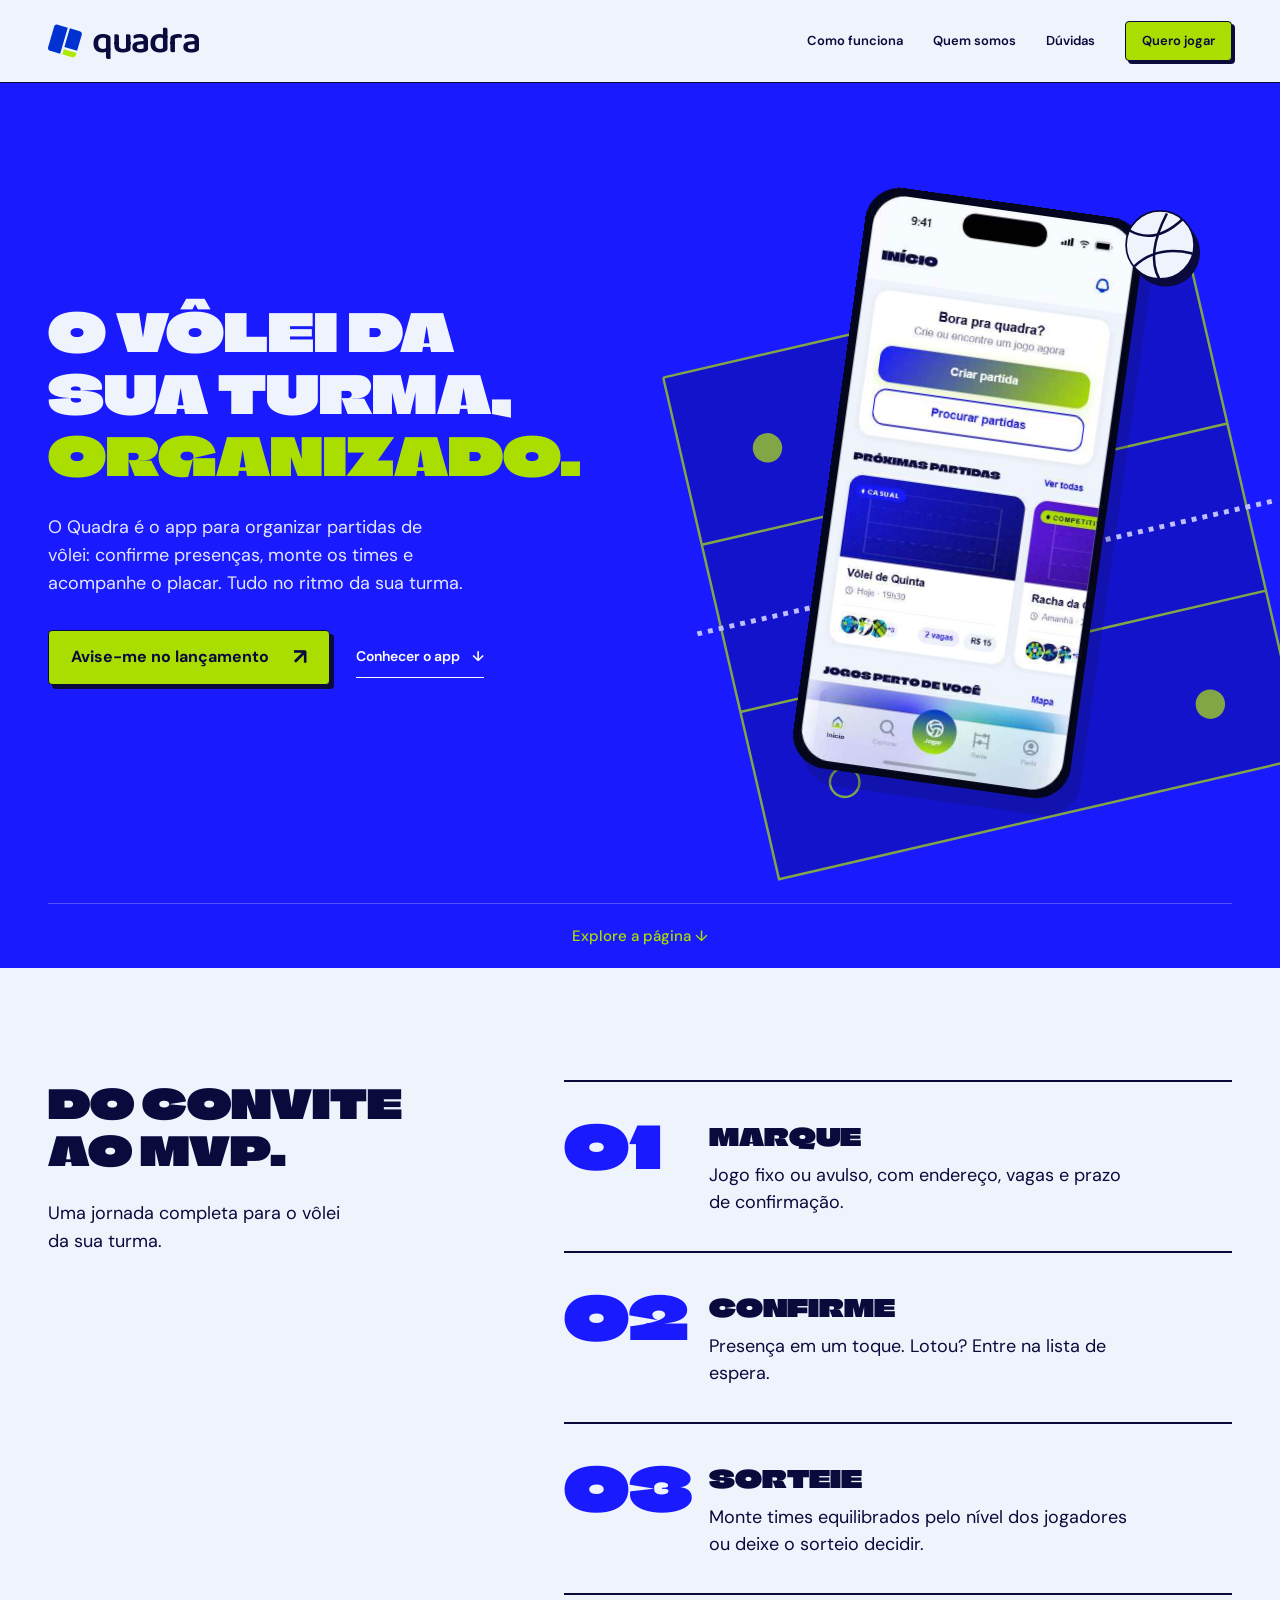
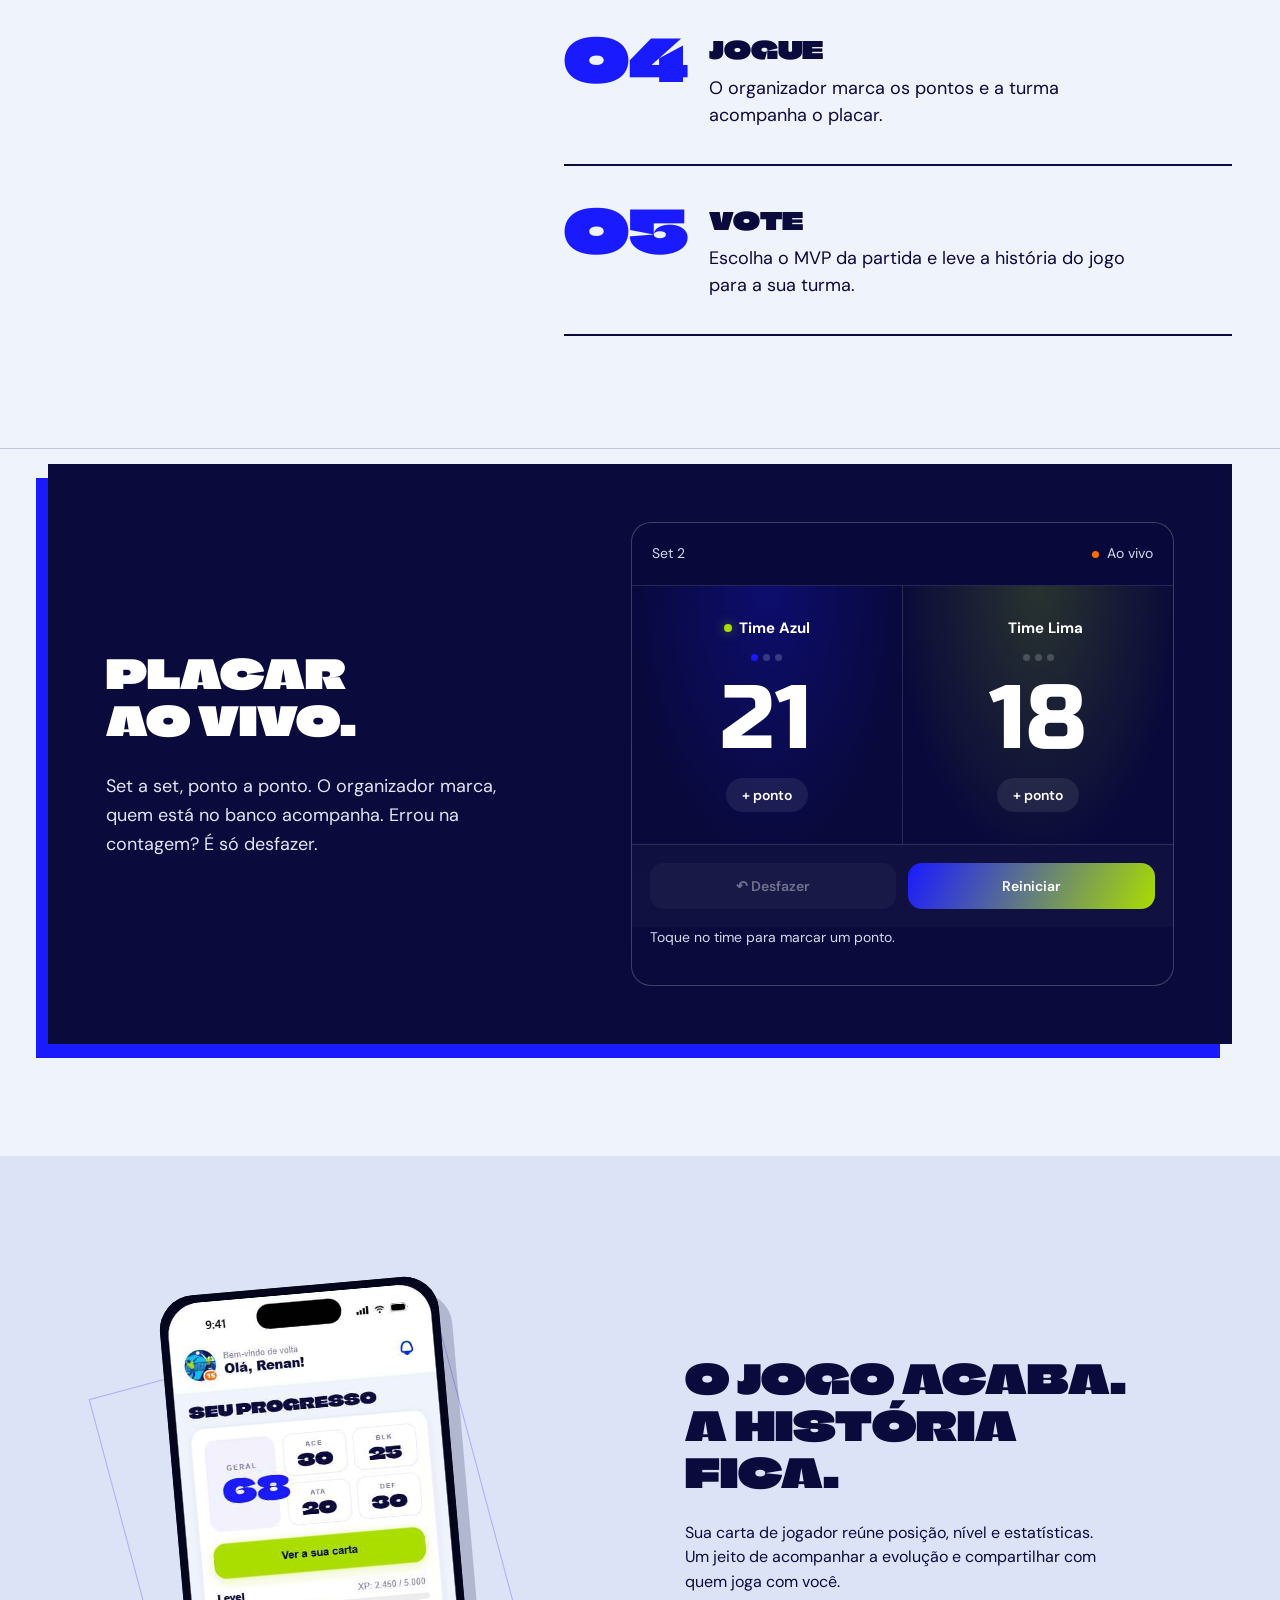
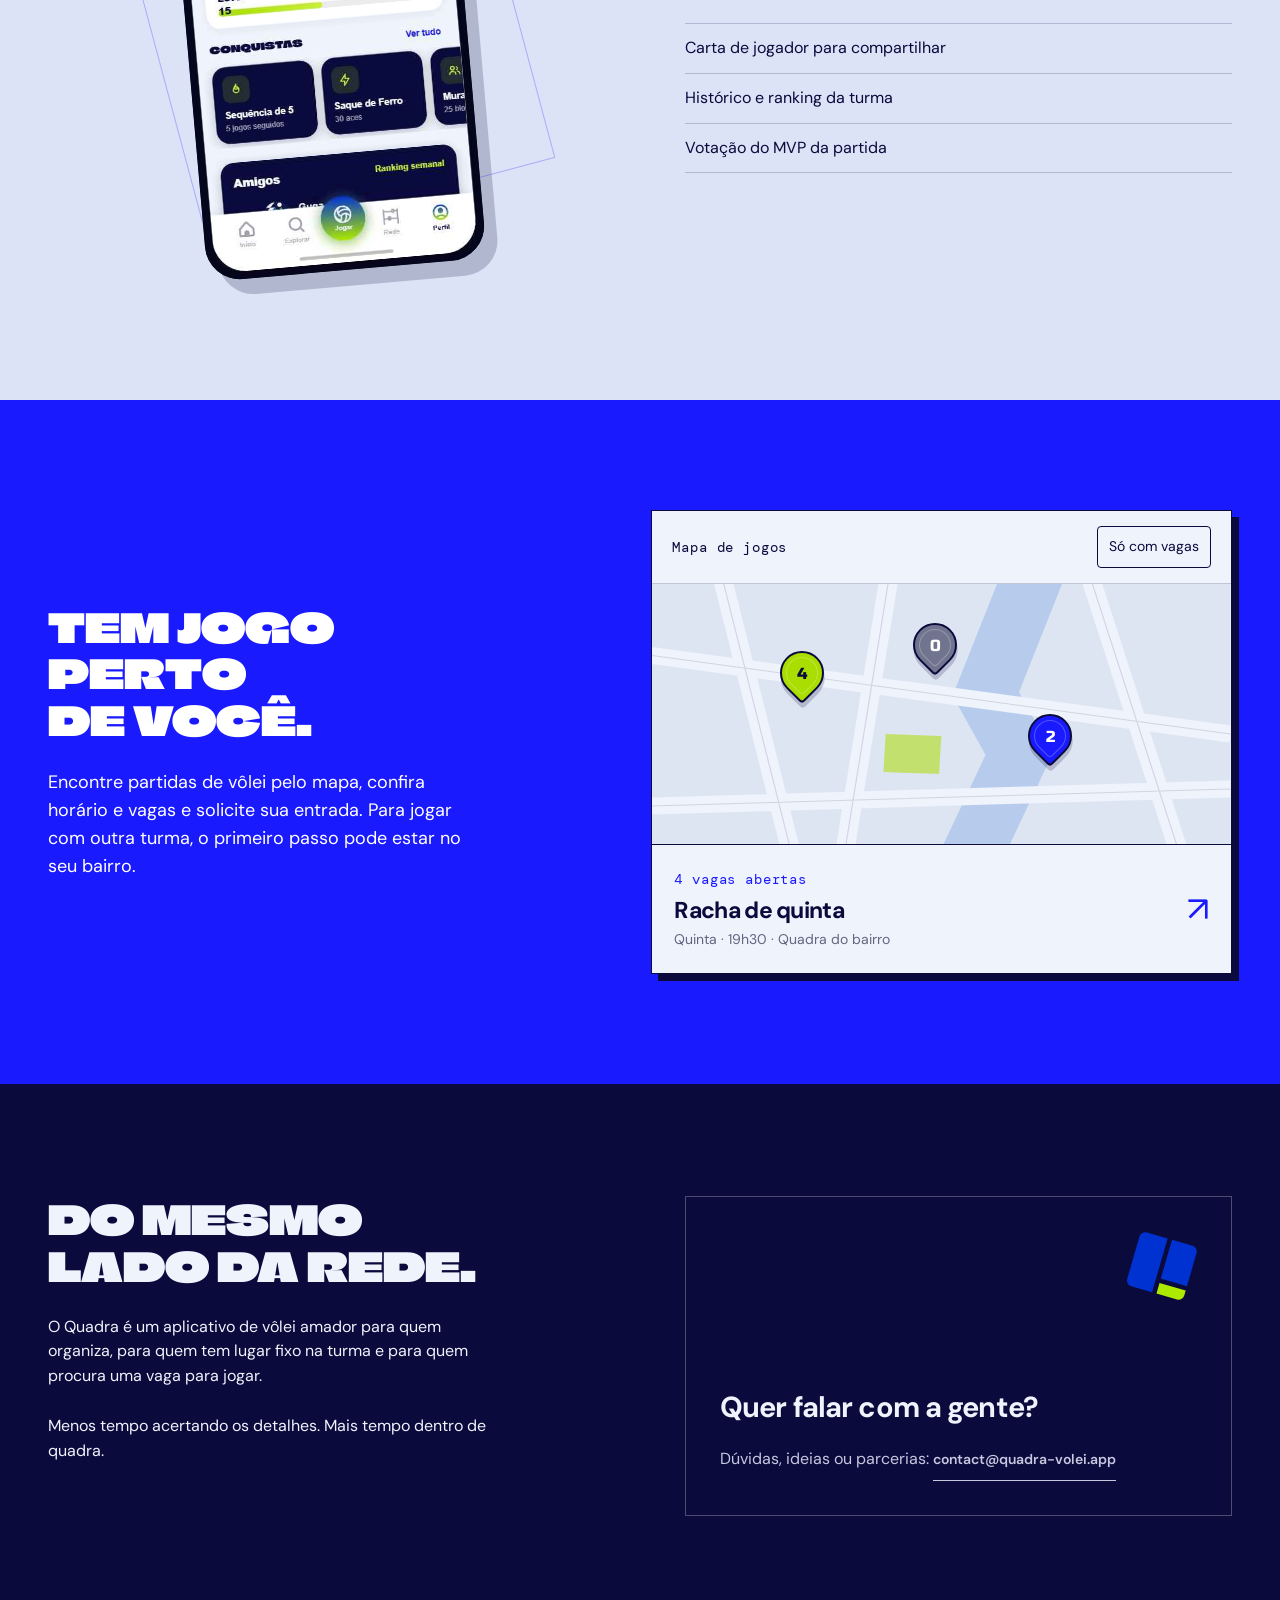
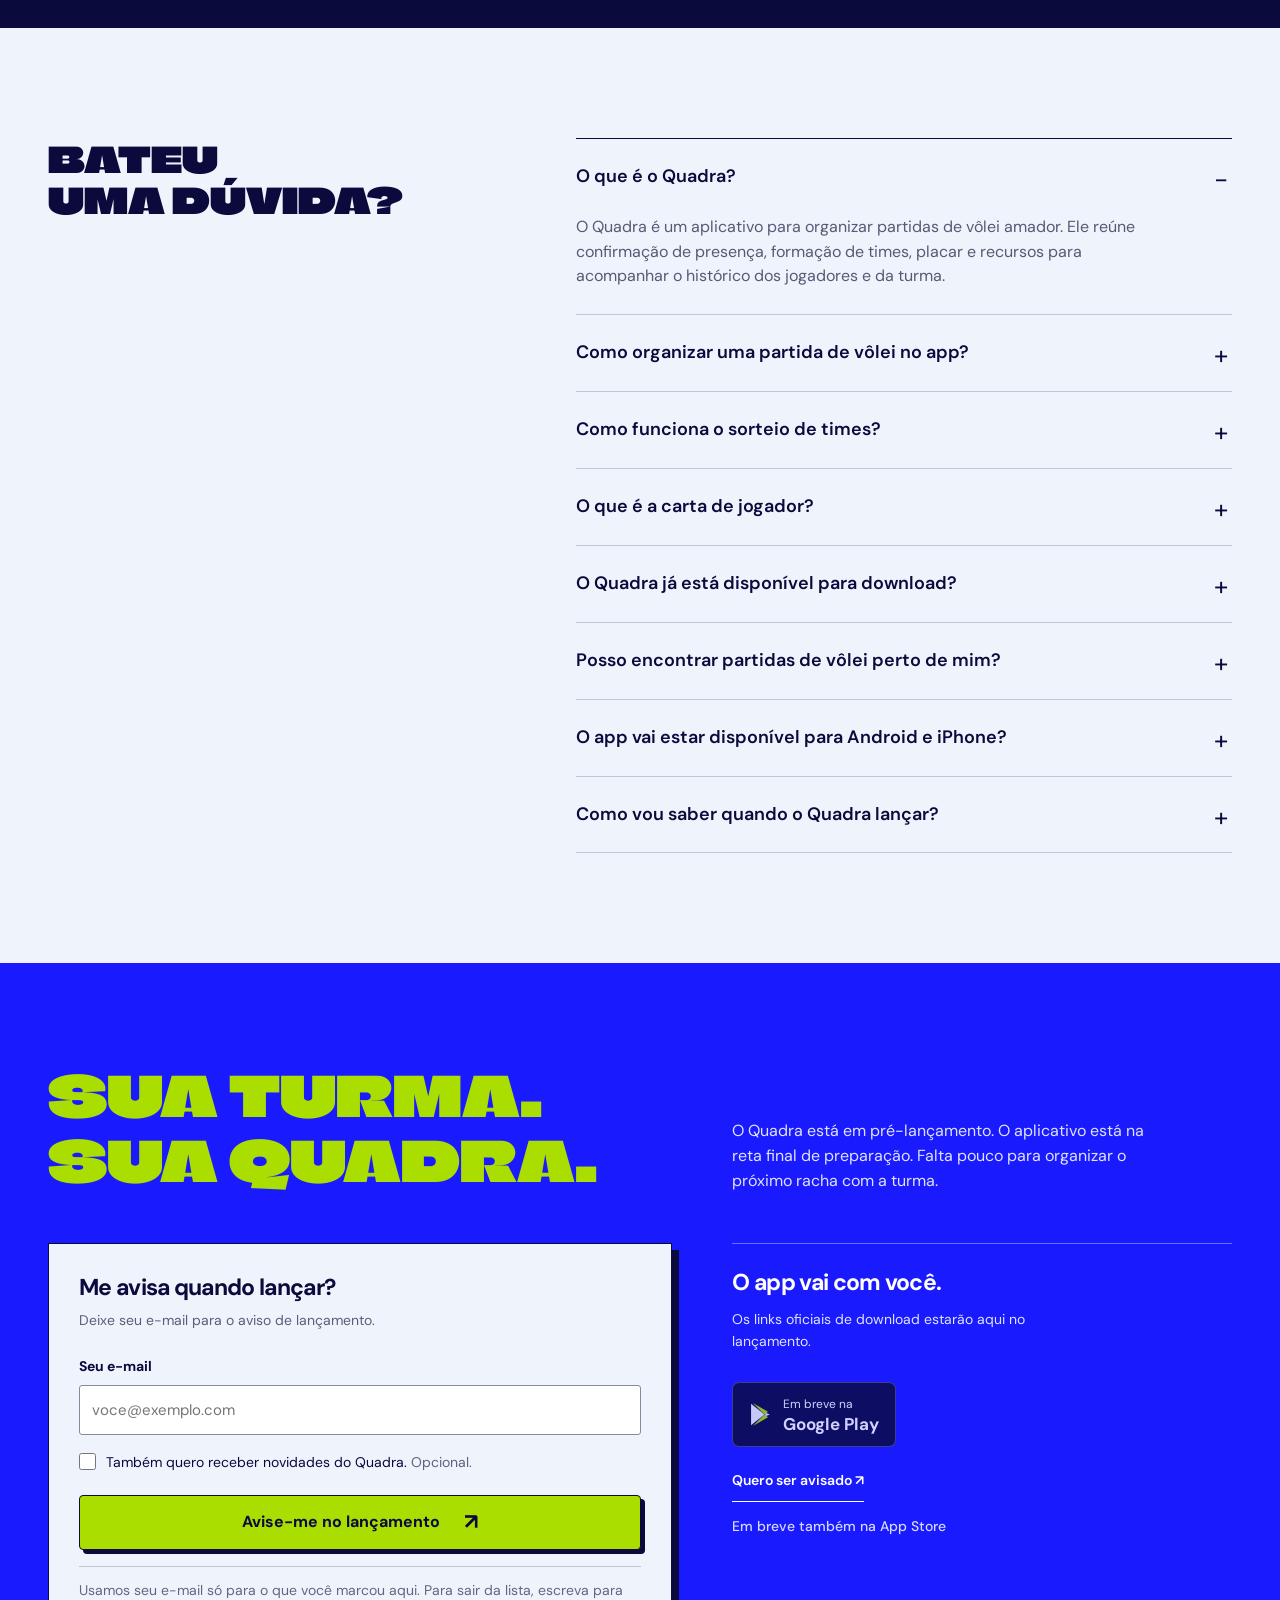
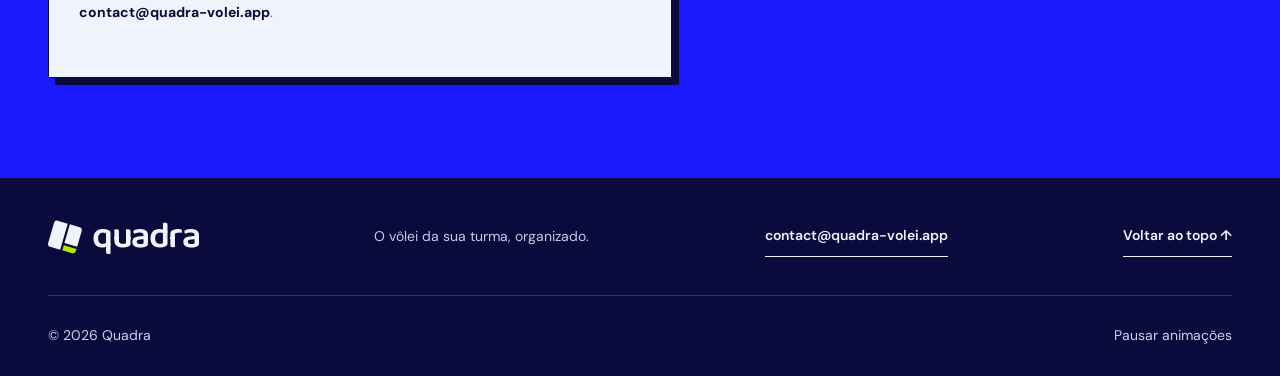
==== public/index.html @ 5e6ef454 "feat(landing): endpoint da lista de interesse como Worker O projeto na Cloudflare é um Worker com ar" ====
<!doctype html>
<html lang="pt-BR">
<head>
<meta charset="utf-8"><meta name="viewport" content="width=device-width,initial-scale=1">
<title>Quadra — App para organizar partidas de vôlei</title>
<meta name="description" content="Conheça o Quadra, app de vôlei amador para organizar partidas, confirmar presença, sortear times e acompanhar o placar. Em breve.">
<link rel="icon" href="[data-uri]">
<meta name="theme-color" content="#1A1AFF">
<meta property="og:type" content="website"><meta property="og:url" content="https://quadra-volei.app/"><meta property="og:locale" content="pt_BR"><meta property="og:site_name" content="Quadra"><meta property="og:title" content="Quadra — O vôlei da sua turma, organizado"><meta property="og:description" content="Da confirmação de presença ao último ponto. Conheça o app para organizar suas partidas de vôlei. Em breve.">
<!-- Direção editorial / SEO e descoberta por IA:
     Intenção principal: app para organizar partidas de vôlei.
     Intenções secundárias: confirmar presença, sortear times de vôlei, placar,
     encontrar partidas de vôlei perto de mim, carta de jogador.
     Conteúdo factual baseado nos materiais Quadra; sem volumes de busca inventados,
     depoimentos fictícios, avaliações, preços propostos ou promessas de posição.
     FAQ em HTML nativo; dados estruturados correspondem ao conteúdo visível.
     Referência editorial: https://developers.google.com/search/docs/fundamentals/ai-optimization-guide
     Não existe garantia de posição ou citação por sistemas de IA.
     Não há analytics, cookies, formulário ou requisições externas neste HTML. -->
<link rel="canonical" href="https://quadra-volei.app/">
<style>@font-face {
  font-family: 'Baloo 2';
  font-style: normal;
  font-weight: 600;
  font-display: swap;
  src: url([data-uri]) format('woff');
}
@font-face {
  font-family: 'Climate Crisis';
  font-style: normal;
  font-weight: 400;
  font-display: swap;
  src: url([data-uri]) format('woff');
}
@font-face {
  font-family: 'DM Sans';
  font-style: normal;
  font-weight: 400;
  font-display: swap;
  src: url([data-uri]) format('woff');
}
@font-face {
  font-family: 'DM Sans';
  font-style: normal;
  font-weight: 500;
  font-display: swap;
  src: url([data-uri]) format('woff');
}
@font-face {
  font-family: 'DM Sans';
  font-style: normal;
  font-weight: 600;
  font-display: swap;
  src: url([data-uri]) format('woff');
}
@font-face {
  font-family: 'DM Sans';
  font-style: normal;
  font-weight: 700;
  font-display: swap;
  src: url([data-uri]) format('woff');
}
@font-face {
  font-family: 'DM Sans';
  font-style: normal;
  font-weight: 800;
  font-display: swap;
  src: url([data-uri]) format('woff');
}
@font-face {
  font-family: 'Russo One';
  font-style: normal;
  font-weight: 400;
  font-display: swap;
  src: url([data-uri]) format('woff');
}
@font-face {
  font-family: 'DM Mono';
  font-style: normal;
  font-weight: 400;
  font-display: swap;
  src: url([data-uri]) format('woff');
}
@font-face {
  font-family: 'DM Mono';
  font-style: normal;
  font-weight: 500;
  font-display: swap;
  src: url([data-uri]) format('woff');
}
</style><style>:root{--blue:#1A1AFF;--lime:#AADD00;--navy:#0A0A3C;--paper:#EFF3FC;--orange:#FF6B00;--line:rgba(10,10,60,.2);--display:'Climate Crisis',sans-serif;--text:'DM Sans',sans-serif;--num:'Russo One',sans-serif;--mono:'DM Mono',monospace}
*{box-sizing:border-box}html{scroll-behavior:smooth;scroll-padding-top:100px}body{margin:0;background:var(--paper);color:var(--navy);font:400 16px/1.55 var(--text)}button,input,a{-webkit-tap-highlight-color:transparent}button,input{font:inherit}button,a{touch-action:manipulation}button{cursor:pointer}a{color:inherit;text-decoration:none}button:disabled{cursor:not-allowed}button:focus-visible,a:focus-visible,summary:focus-visible{outline:3px solid var(--orange);outline-offset:5px}input:focus-visible{outline:3px solid var(--blue);outline-offset:3px}::selection{background:var(--lime);color:var(--navy)}h1,h2,h3,p{margin:0}h1,h2{font-family:var(--display);font-weight:400;text-transform:uppercase;letter-spacing:0;line-height:1.07}h2{font-size:clamp(30px,4.3vw,60px)}h3{font-size:23px;letter-spacing:-.03em;line-height:1.2}p{max-width:53ch}svg{display:block}button svg{pointer-events:none}.wrap{width:min(1280px,calc(100% - 96px));margin:auto}.section{padding:112px 0}.label{font:400 11px/1.5 var(--mono);letter-spacing:.06em}.kicker{display:flex;align-items:center;gap:10px;margin-bottom:26px;font-size:13px;font-weight:600}.kicker:before{content:'';width:8px;height:8px;background:currentColor}.muted{color:#60617B}.btn{min-height:52px;border:1.5px solid var(--navy);display:inline-flex;align-items:center;justify-content:center;gap:24px;padding:14px 22px;background:var(--lime);color:var(--navy);font-weight:700;border-radius:4px;box-shadow:4px 4px 0 var(--navy);transition:transform .2s,box-shadow .2s}.btn:hover{transform:translate(2px,2px);box-shadow:2px 2px 0 var(--navy)}.btn:active{transform:translate(4px,4px);box-shadow:none}.btn.light{background:var(--paper)}.btn.arrow:after{content:'↗';font-size:22px;line-height:1}.text-link{display:inline-flex;align-items:center;gap:12px;border-bottom:1px solid currentColor;padding:9px 0;font-size:14px;font-weight:600}.skip{position:fixed;top:-70px;left:20px;background:var(--lime);padding:15px;z-index:99}.skip:focus{top:10px}.top{position:sticky;top:0;z-index:30;background:var(--paper);border-bottom:1px solid var(--navy)}.top .wrap{height:82px;display:flex;align-items:center;justify-content:space-between;gap:24px}.brand{display:inline-flex;align-items:center;gap:10px}.brand svg{width:34px;height:34px}.wordmark{font:600 37px/1 'Baloo 2',sans-serif;letter-spacing:-1.5px}.nav{display:flex;align-items:center;gap:30px}.nav a{font-size:13px;font-weight:600}.nav a:not(.btn){position:relative}.nav a:not(.btn):after{content:'';position:absolute;bottom:-5px;height:2px;left:0;width:0;background:var(--blue);transition:width .2s}.nav a:hover:after{width:100%}.nav .btn{min-height:40px;padding:9px 16px;box-shadow:3px 3px 0 var(--navy)}.menu-toggle{display:none;background:none;border:1px solid var(--navy);padding:9px 14px;min-height:44px}.progress{height:3px;background:var(--blue);position:absolute;bottom:-2px;left:0;width:100%;transform-origin:left;transform:scaleX(0)}
.hero{background:var(--blue);color:var(--paper);position:relative;overflow:hidden}.hero-grid{display:grid;grid-template-columns:1.1fr 1fr;align-items:center;min-height:720px;gap:24px;padding-block:76px 86px}.hero .kicker{color:var(--lime);margin-bottom:30px}.hero h1{font-size:clamp(40px,4.6vw,64px);position:relative;z-index:2}.hero h1 span{display:block}.hero h1 .accent{color:var(--lime)}.hero-copy>p{font-size:17px;max-width:35ch;margin-top:28px;color:#E3E7FF}.hero-actions{display:flex;gap:26px;align-items:center;margin-top:32px;flex-wrap:wrap}.hero-actions .text-link{color:white}.hero-note{display:block;margin-top:20px;color:#D5D9FF}.hero-art{position:relative;min-width:0;height:500px;isolation:isolate}.court-art{position:absolute;width:116%;height:110%;left:-3%;top:6%;transform:rotate(-13deg);opacity:.72}.court-art .court-line{stroke:var(--lime);stroke-width:2;fill:none}.hero-art .court-art .court-line{stroke-dasharray:1800;stroke-dashoffset:1800;animation:draw 1.8s .2s forwards}.phone{position:absolute;left:50%;top:45%;width:246px;height:422px;background:var(--paper);color:var(--navy);border:7px solid var(--navy);border-radius:32px;transform:translate(-50%,-50%) rotate(7deg);box-shadow:15px 18px 0 #08086266;overflow:hidden;z-index:2;transition:transform .5s}.hero-art:hover .phone{transform:translate(-50%,-50%) rotate(3deg)}.phone-top{height:28px;padding:4px 13px;display:flex;justify-content:space-between;font-size:9px;font-weight:700}.phone-notch{position:absolute;width:65px;height:14px;border-radius:0 0 10px 10px;left:50%;top:0;transform:translateX(-50%);background:var(--navy)}.phone-body{padding:12px}.phone-brand{font:600 26px/1 'Baloo 2';margin-bottom:17px}.phone-greet{font-size:10px;color:#66677D}.phone-heading{font-family:var(--display);font-size:17px;line-height:1.2;margin:5px 0 14px;text-transform:uppercase}.phone-actions{display:flex;gap:8px}.phone-actions div{padding:13px 10px;flex:1;background:var(--blue);color:white;border-radius:10px;font-size:11px;line-height:1.4;font-weight:700}.phone-actions div:last-child{background:var(--lime);color:var(--navy)}.phone-sub{font-size:12px;font-weight:700;margin:18px 0 8px}.phone-match{background:white;padding:12px;border-radius:12px;border:1px solid #D6DCEC}.phone-match strong{font-size:12px;display:block}.phone-match small{font-size:9px;display:block;color:#60617B;margin:4px 0 10px}.phone-tags{display:flex;gap:5px}.phone-tags span{font-size:8px;background:#E9EEF9;border-radius:20px;padding:3px 7px}.phone-presence{margin-top:9px;background:var(--blue);color:white;font-size:10px;text-align:center;padding:7px;border-radius:7px}.phone-bottom{display:flex;justify-content:space-around;border-top:1px solid #DAE0EC;margin-top:18px;padding:12px 0;font-size:9px}.phone-bottom b{color:var(--blue)}.float-ticket{position:absolute;z-index:3;background:var(--lime);color:var(--navy);border:1.5px solid var(--navy);box-shadow:5px 5px 0 var(--navy);padding:13px 17px;left:0;bottom:62px;transform:rotate(-7deg);animation:float 5s ease-in-out infinite}.float-ticket .label{font-size:9px}.float-ticket strong{font:400 30px/1.2 var(--num)}.ticket-tail{margin-top:4px;border-top:1px dashed var(--navy);padding-top:5px;font-size:10px}.ball-icon{position:absolute;right:5%;top:12px;width:85px;z-index:4;animation:ballFloat 6s ease-in-out infinite}.art-caption{position:absolute;bottom:0;right:12%;font-size:9px;color:#D5D9FF}.hero-footer{border-top:1px solid #ffffff40;padding:17px 0;display:flex;justify-content:space-between;gap:20px;color:#DFE4FF;font:400 10px var(--mono)}.hero-footer a{color:var(--lime)}.ticker{background:var(--lime);border-bottom:1px solid var(--navy);overflow:hidden;padding:17px 0}.ticker-inner{display:flex;width:max-content;animation:marquee 32s linear infinite}.ticker span{font:400 17px/1.2 var(--display);text-transform:uppercase;word-spacing:17px;padding-right:32px;white-space:nowrap}.ticker:hover .ticker-inner{animation-play-state:paused}.section-head{display:grid;grid-template-columns:1.4fr 1fr;gap:72px;align-items:end;margin-bottom:52px}.section-head p{max-width:38ch;font-size:17px}.section-head .kicker{margin-bottom:20px}.blue{color:var(--blue)}
.journey{border-bottom:1px solid var(--line)}.playground{display:grid;grid-template-columns:1fr 1.05fr;gap:72px;align-items:center}.steps{display:flex;flex-direction:column}.step{background:transparent;border:0;border-top:1px solid var(--line);padding:21px 0;display:grid;grid-template-columns:44px 1fr 24px;gap:10px;align-items:start;text-align:left;color:var(--navy)}.step:last-child{border-bottom:1px solid var(--line)}.step .step-no{font:400 13px var(--mono);padding-top:5px;color:#64647B}.step .step-title{font-size:23px}.step .step-desc{font-size:14px;max-width:35ch;margin-top:8px;line-height:1.6;display:none}.step .plus{font-size:24px;line-height:1}.step[aria-selected=true]{color:var(--blue)}.step[aria-selected=true] .step-desc{display:block;color:var(--navy)}.step[aria-selected=true] .plus{transform:rotate(45deg)}.demo-frame{background:#E0E6F3;border:1px solid var(--navy);padding:26px;position:relative;min-width:0;box-shadow:8px 8px 0 var(--navy)}.demo-top{display:flex;align-items:center;justify-content:space-between;gap:15px;margin-bottom:20px;font-size:10px}.demo-top .dots{display:flex;gap:4px}.dots i{width:5px;height:5px;border-radius:50%;background:var(--navy)}.demo-panel{background:var(--paper);min-height:305px;border:1px solid #CCD4E4;padding:26px;animation:panelIn .35s}.demo-panel[hidden]{display:none}.demo-panel h3{font-size:24px;margin:10px 0}.demo-meta{font-size:13px;color:#60617B;margin-bottom:25px}.demo-row{display:flex;justify-content:space-between;border-top:1px solid var(--line);padding:12px 0;font-size:13px;gap:12px}.demo-row strong{font-weight:700}.demo-panel .btn{min-height:44px;width:100%;padding:10px;font-size:13px;box-shadow:3px 3px 0 var(--navy);margin-top:18px}.demo-fine{font-size:10px;line-height:1.5;margin-top:18px;color:#595B73}.confirm-avatars{display:flex;margin:20px 0}.avatar{background:var(--blue);color:white;border:2px solid var(--paper);width:38px;height:38px;border-radius:50%;display:inline-flex;align-items:center;justify-content:center;font-size:10px;font-weight:700;margin-left:-6px}.avatar:first-child{margin-left:0}.avatar:nth-child(2n){background:var(--lime);color:var(--navy)}.teams{display:grid;grid-template-columns:1fr 1fr;gap:14px;margin-top:20px}.team{background:#E0E6F4;padding:12px;border-top:3px solid var(--blue)}.team:last-child{border-color:var(--lime)}.team strong{font-size:12px}.team ul{padding:0;margin:10px 0 0;list-style:none;font-size:12px;line-height:2}.vote-options{display:flex;gap:8px;margin-top:20px}.vote-options button{flex:1;border:1px solid var(--line);background:white;padding:12px 4px;font-size:12px;color:var(--navy);border-radius:4px}.vote-options button[aria-pressed=true]{background:var(--lime);border-color:var(--navy)}.demo-panel .feedback{font-size:12px;margin-top:18px;color:var(--blue);min-height:20px}.match-date{background:var(--lime);width:57px;padding:5px;text-align:center;float:right;font-size:9px;margin-top:5px}.match-date b{display:block;font:400 28px var(--num)}
.score-section{background:var(--navy);color:var(--paper);position:relative;overflow:hidden}.score-section:before{content:'';position:absolute;inset:28px;border:1px solid #ffffff12;pointer-events:none}.score-layout{display:grid;grid-template-columns:1fr 1.12fr;gap:85px;align-items:center;position:relative}.score-copy .kicker{color:var(--lime)}.score-copy h2 span{color:var(--lime)}.score-copy p{margin-top:24px;color:#C5C8DF;max-width:32ch}.score-copy .label{display:block;margin-top:36px;color:#C5C8DF}.scoreboard{border:1px solid #E4E8FF6B;background:#111145;box-shadow:10px 10px 0 var(--blue);min-width:0}.scoreboard-head{padding:18px 24px;border-bottom:1px solid #ffffff30;display:flex;justify-content:space-between;align-items:center;font-size:11px}.live-badge{display:flex;align-items:center;gap:7px;color:var(--lime)}.live-badge:before{content:'';width:6px;height:6px;background:var(--lime);border-radius:50%}.score-grid{display:grid;grid-template-columns:1fr 1fr}.score-team{text-align:center;padding:28px 18px}.score-team+div{border-left:1px solid #ffffff30}.score-name{font-size:13px;margin-bottom:10px}.score-number{font:400 clamp(55px,6.5vw,94px)/1.2 var(--num);font-variant-numeric:tabular-nums;display:block}.score-team.lima{color:var(--lime)}.point{color:var(--navy);background:var(--paper);border:0;padding:10px 15px;min-height:44px;width:100%;font-size:12px;font-weight:700;margin-top:20px;border-radius:3px;transition:transform .15s}.lima .point{background:var(--lime)}.point:hover{transform:translateY(-3px)}.point:disabled{opacity:.45;transform:none}.scoreboard-bottom{border-top:1px solid #ffffff30;padding:13px 20px;display:flex;justify-content:space-between;gap:12px}.scoreboard-bottom button{border:0;background:none;color:#DADFF5;font-size:11px;padding:7px;min-height:40px}.scoreboard-bottom button:disabled{opacity:.4}.score-result{padding:0 24px 18px;min-height:36px;font-size:12px;color:var(--lime)}.score-note{font-size:10px;margin-top:23px;color:#BFC4E1}.number-pop{animation:pointPop .25s}
.player{overflow:hidden}.player-layout{display:grid;grid-template-columns:1fr 1fr;gap:90px;align-items:center}.player-visual{background:var(--lime);min-height:490px;position:relative;display:flex;align-items:center;justify-content:center;isolation:isolate}.player-visual:before{content:'';position:absolute;width:65%;height:75%;border:1px solid #0A0A3C40;transform:rotate(-15deg)}.player-visual:after{content:'MVP';position:absolute;font-family:var(--display);font-size:clamp(70px,9vw,125px);color:#0A0A3C0F;transform:rotate(-90deg);left:-58px;z-index:-1}.player-card{width:247px;position:relative;padding:20px;background:var(--blue);color:white;border:2px solid var(--navy);box-shadow:9px 9px 0 var(--navy);transform:rotate(-6deg);transition:transform .45s;overflow:hidden}.player-card:hover{transform:rotate(0) translateY(-5px)}.card-top{display:flex;justify-content:space-between;font-size:9px;align-items:start}.overall{font:400 49px/1 var(--num)}.overall small{display:block;font:400 8px var(--mono);margin-top:5px}.player-illustration{height:153px;width:100%;margin-top:-8px}.card-name{font-family:var(--display);font-size:21px;line-height:1.2;color:var(--lime);text-transform:uppercase}.card-position{font-size:10px;margin:7px 0 15px}.stats{display:grid;grid-template-columns:repeat(4,1fr);gap:8px;border-top:1px solid #ffffff50;padding-top:12px}.stats span{font-size:8px;display:block}.stats b{font:400 23px var(--num);display:block}.card-sticker{position:absolute;right:7%;bottom:36px;font:400 12px var(--mono);padding:10px 18px;border:1px solid var(--navy);background:var(--paper);transform:rotate(6deg)}.player-copy p{margin-top:25px;max-width:38ch}.feature-list{list-style:none;padding:0;margin:28px 0}.feature-list li{display:flex;align-items:center;gap:13px;padding:12px 0;border-top:1px solid var(--line);font-size:14px}.feature-list li:last-child{border-bottom:1px solid var(--line)}.feature-list span{font:400 10px var(--mono);color:var(--blue)}.player-copy .label{font-size:10px;color:#60617B}
.manifesto{background:var(--lime);border-block:1px solid var(--navy);padding:74px 0}.manifesto .wrap{display:flex;align-items:center;justify-content:space-between;gap:60px}.manifesto h2{font-size:clamp(26px,3.5vw,48px);max-width:18ch}.manifesto p{max-width:27ch;font-size:17px}.about-layout{display:grid;grid-template-columns:1fr 1fr;gap:90px}.about-copy p{margin-top:25px;max-width:40ch}.about-space{border:1px dashed #74788E;min-height:260px;padding:32px;display:flex;flex-direction:column;justify-content:space-between;background:#E6EBF6}.about-space .label{color:#595B73}.about-space h3{font-size:25px;max-width:22ch}.about-space p{font-size:13px;color:#60617B;margin-top:15px}.about-space .space-top{display:flex;justify-content:space-between;align-items:center}.about-space svg{width:31px;height:31px;opacity:.5}.faq-section{padding-top:0}.faq-layout{display:grid;grid-template-columns:.8fr 1.2fr;gap:90px}.faq-list{border-top:1px solid var(--navy)}details{border-bottom:1px solid var(--line)}summary{padding:24px 40px 24px 0;cursor:pointer;font-size:17px;font-weight:600;position:relative;list-style:none}summary::-webkit-details-marker{display:none}summary:after{content:'+';position:absolute;right:4px;top:20px;font-size:26px;font-weight:400}details[open] summary:after{content:'−'}details p{padding-bottom:25px;font-size:14px;color:#555A75;max-width:54ch}
.launch{background:var(--blue);color:white;padding:100px 0}.launch-head{display:grid;grid-template-columns:1.25fr 1fr;align-items:end;gap:60px;margin-bottom:50px}.launch-head h2{font-size:clamp(34px,5vw,69px);color:var(--lime)}.launch-head p{color:#DEE3FF;max-width:38ch}.launch-content{display:grid;grid-template-columns:1.25fr 1fr;gap:60px;align-items:start}.signup{padding:30px;background:var(--paper);color:var(--navy);border:1.5px solid var(--navy);box-shadow:7px 7px 0 var(--navy)}.signup h3{font-size:23px}.signup>p{font-size:13px;margin:8px 0 24px;color:#5B5E78}.field-label{font-size:12px;font-weight:700;display:block;margin:0 0 8px}.email-field{width:100%;min-height:50px;border:1px solid #858BA3;background:white;color:var(--navy);border-radius:3px;padding:12px;font-size:15px}.check-row{display:flex;align-items:flex-start;gap:10px;font-size:12px;line-height:1.6;margin:16px 0;cursor:pointer}.check-row input{accent-color:var(--blue);flex:0 0 auto;width:17px;height:17px;margin:2px 0 0}.signup .btn{width:100%;margin:5px 0 16px}.form-note{font-size:10px;line-height:1.6;color:#626781}.form-note strong{color:var(--navy)}.signup-feedback{font-size:13px;color:var(--blue);margin-top:13px;line-height:1.6}.download-box{border-top:1px solid #ffffff60;padding-top:25px}.download-box h3{font-size:23px}.download-box>p{font-size:14px;color:#DEE3FF;margin-top:12px;max-width:36ch}.download-row{display:flex;gap:24px;align-items:center;margin-top:30px}.qr-box{width:124px;flex:0 0 auto;background:white;padding:10px;color:var(--navy);text-align:center}.qr-box svg{width:104px;height:104px}.qr-box small{font-size:8px;display:block;margin-top:6px}.store-stack{display:flex;flex-direction:column;align-items:flex-start;gap:14px}.store-status{font-size:12px;font-weight:500;color:#D4D9FF}.store-button{display:inline-flex;gap:12px;align-items:center;background:var(--navy);color:white;border:1px solid #ffffff40;border-radius:7px;padding:12px 16px;min-height:55px}.store-button:disabled{opacity:.8}.store-button svg{width:22px;height:25px}.store-button small{font-size:9px;display:block;text-align:left}.store-button strong{font-size:17px;line-height:1.2;display:block}.download-box .label{display:block;font-size:10px;line-height:1.7;color:#DBDFFF;margin-top:22px}.footer{background:var(--navy);color:var(--paper)}.footer-main{padding:38px 0;display:flex;align-items:center;justify-content:space-between;gap:30px}.footer .brand svg .logo-blue{fill:var(--paper)}.footer-main p{font-size:12px;color:#C6CBE3}.footer-bottom{border-top:1px solid #ffffff30;display:flex;justify-content:space-between;align-items:center;padding:17px 0;gap:20px;font-size:10px;color:#CCD1E6}.motion-toggle{padding:8px 0;color:inherit;background:none;border:0;font-size:11px;min-height:40px}.motion-toggle:hover{text-decoration:underline}.reveal{opacity:1}.motion-ready .reveal{opacity:0;transform:translateY(22px);transition:opacity .7s,transform .7s}.motion-ready .reveal.visible{opacity:1;transform:none}.motion-off *,.motion-off *:before,.motion-off *:after{animation:none!important;transition:none!important;scroll-behavior:auto!important}.motion-off .reveal{opacity:1;transform:none}.sr-only{position:absolute;width:1px;height:1px;padding:0;margin:-1px;overflow:hidden;clip:rect(0,0,0,0);white-space:nowrap;border:0}
@keyframes draw{to{stroke-dashoffset:0}}@keyframes float{50%{transform:translateY(-9px) rotate(-4deg)}}@keyframes ballFloat{50%{transform:translateY(15px) rotate(35deg)}}@keyframes marquee{to{transform:translateX(-50%)}}@keyframes panelIn{from{opacity:0;transform:translateY(7px)}}@keyframes pointPop{50%{transform:scale(1.09)}}
@media(min-width:1500px){.hero-grid{min-height:770px}.hero h1{font-size:64px}}
@media(max-width:1100px){.wrap{width:calc(100% - 64px)}.nav{gap:20px}.hero-grid{min-height:655px;gap:0}.hero h1{font-size:5.1vw}.hero-art{height:440px}.phone{width:230px;height:410px}.float-ticket{left:-10px;bottom:25px}.section{padding:85px 0}.section-head,.playground,.score-layout,.player-layout,.about-layout,.faq-layout{gap:45px}.demo-frame{padding:20px}.demo-panel{padding:20px}.launch-content,.launch-head{gap:40px}.download-row{gap:16px}.qr-box{width:112px}.qr-box svg{width:92px;height:92px}.store-button{padding:10px}.store-button strong{font-size:15px}.player-visual{min-height:450px}.faq-section{padding-top:0}.hero-actions{gap:20px}.hero-actions .btn{padding-inline:15px}.hero-copy>p{font-size:16px}}
@media(max-width:800px){html{scroll-padding-top:85px}.wrap{width:calc(100% - 40px)}.top .wrap{height:70px}.wordmark{font-size:32px}.brand svg{width:28px;height:28px}.menu-toggle{display:block}.nav{display:none;position:absolute;top:70px;left:0;right:0;background:var(--paper);border-bottom:1px solid var(--navy);padding:22px 20px;align-items:stretch;gap:0}.nav.open{display:flex;flex-direction:column}.nav a{padding:14px 0}.nav .btn{margin-top:12px}.hero-grid{grid-template-columns:1fr 1fr;min-height:620px;padding-block:62px}.hero h1{font-size:4.8vw}.hero-copy>p{font-size:14px}.hero-actions{gap:17px}.hero-actions .btn{font-size:13px}.hero-actions .text-link{font-size:12px}.hero-art{height:415px}.phone{width:211px;height:388px;left:54%}.phone-body{padding:10px}.phone-heading{font-size:15px}.phone-sub{margin-top:12px}.float-ticket{padding:10px;bottom:12px;font-size:9px}.float-ticket strong{font-size:25px}.ball-icon{width:63px;right:-4%;top:-5px}.art-caption{right:2%;bottom:-25px}.hero-note{font-size:9px}.section-head{grid-template-columns:1fr;gap:22px;margin-bottom:35px}.section-head p{max-width:50ch}.section{padding:72px 0}.playground{gap:30px;grid-template-columns:.9fr 1.1fr}.step .step-title{font-size:20px}.step{grid-template-columns:26px 1fr 18px}.step .step-desc{font-size:12px}.demo-frame{padding:16px}.demo-panel{padding:16px}.demo-panel h3{font-size:21px}.score-layout{grid-template-columns:1fr;gap:38px}.score-copy p{max-width:48ch}.score-copy .label{margin-top:20px}.scoreboard-wrap{width:min(100%,540px);margin:auto}.score-number{font-size:80px}.player-layout{gap:36px;grid-template-columns:1fr 1fr}.player-visual{min-height:405px}.player-card{width:210px;padding:16px}.card-name{font-size:18px}.card-sticker{right:0;bottom:20px;font-size:10px}.player-copy h2{font-size:29px}.player-copy p{font-size:14px}.feature-list li{font-size:12px}.manifesto .wrap{gap:25px}.manifesto p{font-size:14px}.about-layout{gap:35px}.about-space{padding:24px}.faq-layout{grid-template-columns:1fr;gap:30px}.faq-section{padding-top:0}.launch-head,.launch-content{grid-template-columns:1fr;gap:35px}.launch-head{margin-bottom:30px}.launch-head p{max-width:48ch}.launch-content{gap:45px}.download-box{display:grid;grid-template-columns:1fr 1fr;column-gap:30px}.download-box>h3{grid-column:1}.download-box>p{grid-column:1}.download-row{grid-column:2;grid-row:1 / 4;margin-top:0}.download-box>.label{grid-column:1}.launch{padding:75px 0}.footer-main{flex-wrap:wrap}.footer-main .text-link{font-size:12px}}
@media(max-width:570px){h2{font-size:30px}.hero-grid{grid-template-columns:1fr;padding-block:42px 30px;gap:10px}.hero h1{font-size:clamp(28px,8.5vw,48px);line-height:1.1}.hero .kicker{font-size:11px;margin-bottom:20px}.hero-copy>p{font-size:15px;max-width:35ch;margin-top:22px}.hero-actions{margin-top:26px;gap:20px}.hero-note{font-size:9px}.hero-art{height:410px;margin-top:18px;width:100%;max-width:400px;justify-self:center}.phone{width:226px;height:402px;top:49%;left:54%;transform:translate(-50%,-50%) rotate(7deg)}.phone-body{padding:12px}.phone-heading{font-size:16px}.float-ticket{left:0;bottom:29px;padding:12px 14px}.ball-icon{width:68px;right:1%;top:6px}.court-art{width:115%;height:100%;left:-5%;top:2%}.art-caption{bottom:-10px;right:4%;font-size:8px}.hero-footer{padding:16px 0;font-size:8px;gap:12px;align-items:center}.hero-footer span:nth-child(2){display:none}.ticker{padding:13px 0}.ticker span{font-size:12px}.section{padding:62px 0}.section-head{gap:20px}.section-head p{font-size:15px}.kicker{margin-bottom:18px;font-size:12px}.playground{grid-template-columns:1fr;gap:26px}.steps{display:grid;grid-template-columns:repeat(2,1fr);gap:8px}.step{border:1px solid var(--line);padding:14px 10px;grid-template-columns:22px 1fr;gap:5px;align-items:center}.step:last-child{border:1px solid var(--line)}.step .step-title{font-size:15px}.step .step-no{font-size:10px;padding:0}.step .step-desc,.step[aria-selected=true] .step-desc,.step .plus{display:none}.step[aria-selected=true]{background:var(--blue);color:white;border-color:var(--blue)}.step[aria-selected=true] .step-no{color:var(--lime)}.demo-frame{padding:18px;box-shadow:5px 5px 0 var(--navy)}.demo-panel{padding:22px;min-height:300px}.demo-panel h3{font-size:23px}.demo-top{font-size:9px}.score-section:before{inset:12px}.score-layout{gap:32px}.score-copy p{font-size:15px}.scoreboard{box-shadow:5px 5px 0 var(--blue)}.scoreboard-head{padding:16px}.score-team{padding:23px 12px}.score-number{font-size:66px}.score-name{font-size:12px}.scoreboard-bottom{padding:9px}.score-note{font-size:9px}.player-layout{grid-template-columns:1fr;gap:35px}.player-copy{grid-row:1}.player-copy h2{font-size:30px}.player-copy p{font-size:15px}.player-visual{min-height:435px}.player-card{width:236px}.player-illustration{height:150px}.card-name{font-size:21px}.card-sticker{right:6%;bottom:25px}.player-visual:after{font-size:120px;left:-37px}.manifesto{padding:50px 0}.manifesto .wrap{display:block}.manifesto h2{font-size:28px;max-width:18ch}.manifesto p{font-size:15px;margin-top:24px;max-width:36ch}.about-layout{grid-template-columns:1fr;gap:30px}.about-copy p{font-size:15px}.about-space{min-height:230px}.faq-section{padding-top:0}.faq-layout{gap:28px}summary{font-size:15px;padding-block:21px}summary:after{top:17px}.launch{padding:62px 0}.launch-head{gap:24px}.launch-head h2{font-size:clamp(28px,8vw,43px)}.launch-head p{font-size:15px}.signup{padding:23px;box-shadow:5px 5px 0 var(--navy)}.signup h3{font-size:22px}.download-box{display:block}.download-row{margin-top:24px;gap:24px}.qr-box{width:124px}.qr-box svg{width:104px;height:104px}.store-button{padding:12px 16px}.store-button strong{font-size:17px}.footer-main{gap:20px;padding:30px 0}.footer-main p{width:100%;order:3}.footer-bottom{align-items:flex-start;gap:12px}.footer-bottom>span{padding-top:10px}.section-head h2,.player-copy h2,.about-copy h2,.score-copy h2{overflow-wrap:normal}.feature-list{margin-bottom:18px}}
@media(prefers-reduced-motion:reduce){html{scroll-behavior:auto}*,*:before,*:after{animation:none!important;transition:none!important}.motion-ready .reveal{opacity:1;transform:none}.hero-art .court-art .court-line{stroke-dashoffset:0}}
@media print{.top,.ticker,.hero-art,.motion-toggle,.hero-actions,.point,.scoreboard-bottom{display:none}.hero,.score-section,.launch,.footer{background:white;color:var(--navy)}.hero-grid{min-height:0;display:block}.hero-copy>p,.launch-head p,.score-copy p,.footer-main p{color:var(--navy)}.reveal{opacity:1!important;transform:none!important}.section,.launch{padding:35px 0}.wrap{width:90%}h1{font-size:45px!important}h2{font-size:28px!important}.scoreboard{background:var(--paper);color:var(--navy)}.hero h1 .accent,.score-copy h2 span,.launch-head h2{color:var(--blue)}.download-box{color:var(--navy)}.launch-content{display:block}.download-box{margin-top:35px}.signup{box-shadow:none}.hero .kicker{color:var(--blue)}}

@media(max-width:374px){h2,.player-copy h2,.about-copy h2,.score-copy h2{font-size:26px}.hero-actions{gap:17px}.hero-actions .btn{font-size:12px}.download-row{gap:14px}.store-button{padding:10px}.store-button strong{font-size:15px}.hero-footer{font-size:7px}.hero-art{height:393px}.float-ticket{bottom:12px}}
.discover{border-top:1px solid var(--line);padding-top:90px}.discover-layout{display:grid;grid-template-columns:1fr 1.12fr;gap:85px;align-items:center}.discover-copy p{margin-top:25px;max-width:35ch}.discover-copy .map-caption{font-size:12px;color:#626781}.map-demo{border:1px solid var(--navy);box-shadow:7px 7px 0 var(--navy);min-width:0;background:var(--paper)}.map-toolbar{display:flex;justify-content:space-between;gap:15px;align-items:center;padding:15px 20px;border-bottom:1px solid var(--line)}.map-toolbar .label{font-size:10px}.map-toolbar button{border:1px solid var(--navy);background:transparent;border-radius:4px;padding:9px 11px;min-height:40px;font-size:11px;color:var(--navy)}.map-toolbar button[aria-pressed=true]{background:var(--lime)}.map-surface{height:260px;position:relative;overflow:hidden}.map-surface>svg{width:100%;height:100%}.map-pin{position:absolute;width:44px;height:44px;border:2px solid var(--navy);border-radius:50% 50% 50% 4px;transform:rotate(-45deg);background:var(--blue);color:white;font:400 16px var(--num);box-shadow:-3px 4px 0 #0a0a3c33;transition:translate .2s}.map-pin:after{content:'';position:absolute;inset:4px;border:1px solid #ffffff40;border-radius:inherit}.map-pin[aria-pressed=true]{background:var(--lime);color:var(--navy);translate:0 -6px}.map-pin:hover{translate:0 -6px}.map-pin[hidden]{display:none}.pin-a{left:22%;top:28%}.pin-b{left:65%;top:50%}.pin-c{left:45%;top:15%;background:#71748F}.map-legend{position:absolute;bottom:10px;left:13px;font-size:9px;color:#4C5269;background:#EFF3FCDF;padding:3px 7px}.map-detail{border-top:1px solid var(--navy);padding:22px;display:flex;align-items:center;justify-content:space-between;gap:15px}.map-detail .label{font-size:10px}.map-detail h3{font-size:23px;margin:5px 0}.map-detail p{font-size:12px;color:#626781}.map-detail-arrow{font-size:35px;color:var(--blue)}.map-fine{font-size:10px;padding:0 22px 18px;color:#626781}
@media(max-width:1100px){.discover-layout{gap:45px}}@media(max-width:800px){.discover-layout{gap:30px}.discover-copy h2{font-size:30px}.discover-copy p{font-size:14px}.map-toolbar{padding:12px;gap:8px}.map-toolbar .label{font-size:8px}.map-toolbar button{font-size:10px}.map-detail{padding:17px}.map-detail h3{font-size:21px}}
@media(max-width:570px){.discover{padding-top:60px}.discover-layout{grid-template-columns:1fr;gap:30px}.discover-copy h2{font-size:30px}.discover-copy p{font-size:15px;max-width:40ch}.map-toolbar .label{font-size:9px}.map-demo{box-shadow:5px 5px 0 var(--navy)}.map-surface{height:240px}.map-detail h3{font-size:23px}}

.pin-count{display:block;transform:rotate(45deg)}.signup .btn:disabled{opacity:.65}

.step-title{display:block;font-weight:700;letter-spacing:-.03em;line-height:1.2}.match-date{width:65px}.match-date b{font-size:20px}
.motion-off .hero-art .court-art .court-line{stroke-dashoffset:0}
</style>
<script type="application/ld+json">{"@context":"https://schema.org","@type":"WebPage","name":"Quadra — App para organizar partidas de vôlei","inLanguage":"pt-BR","description":"Conheça o Quadra, app de vôlei amador para organizar partidas, confirmar presença, sortear times e acompanhar o placar. Em breve.","about":{"@type":"Thing","name":"Quadra","description":"Aplicativo de organização de partidas de vôlei amador, em pré-lançamento."}}</script>
<style>
/* Quadra revision: official prototype screens, open typography, stronger rhythm. */
h1,h2{letter-spacing:0;line-height:1.18;text-wrap:balance}
h2{font-size:clamp(28px,3.65vw,50px)}
.hero h1{font-size:clamp(34px,4.05vw,57px);letter-spacing:0;line-height:1.19}
.hero-grid{grid-template-columns:1.15fr 1fr;gap:48px;min-height:820px;padding-block:80px}
.hero-copy>p{font-size:18px}.hero-footer{justify-content:center;padding:22px 0;font:500 15px var(--text)}
.hero-footer a{display:flex;gap:16px;align-items:center}
.hero-art{height:600px}.hero-device{position:absolute;width:280px;left:50%;top:50%;transform:translate(-50%,calc(-50% + var(--depth,0px))) rotate(8deg);z-index:2;transition:transform .7s cubic-bezier(.2,.8,.2,1)}
.hero-art:hover .hero-device{transform:translate(-50%,calc(-50% + var(--depth,0px))) rotate(-3deg) scale(1.035)}
.screen-shell{width:280px;max-width:100%;aspect-ratio:430 / 900;background:#06061f;border-radius:35px;overflow:hidden;position:relative;box-shadow:12px 16px 0 #0a0a3c33}
.official-screen{display:block;width:100%;height:100%;object-fit:cover}
.detail-crop .official-screen{position:absolute;width:148.3%;max-width:none;height:142.86%;left:-24.14%;top:-21.43%;object-fit:fill}
.official-gallery{display:grid;place-items:center;position:relative;padding:34px;min-height:656px;background:#DCE3F6;border-radius:6px;overflow:hidden}
.official-gallery:before{content:'';position:absolute;inset:16px;border:1px solid #0a0a3c30;transform:rotate(-6deg)}
.official-panel{position:relative;animation:screenEnter .6s cubic-bezier(.15,.8,.2,1)}.official-panel[hidden]{display:none}
.step{grid-template-columns:1fr 24px;padding:28px 0}.step .step-desc{font-size:16px}.step .step-title{font-size:25px}
.score-layout{grid-template-columns:1.1fr 1fr;gap:64px}.stat-visual{display:grid;place-items:center;position:relative}.stat-visual:before{content:'';position:absolute;width:340px;height:340px;border:1px solid #aadd0070;border-radius:50%;box-shadow:0 0 0 50px #aadd0008,0 0 0 100px #aadd0005}.stat-visual .screen-shell{transform:rotate(5deg);box-shadow:14px 18px 0 var(--blue)}
.player{background:#DCE3F6}.player-visual{background:transparent;min-height:620px}.player-visual:after{display:none}.player-visual:before{border-color:#1a1aff44}.player-visual .screen-shell{transform:rotate(-5deg);position:relative}
.player-copy h2,.discover-copy h2{font-size:clamp(28px,3.6vw,49px);letter-spacing:0}.feature-list li{font-size:16px}.feature-list span{display:none}
.discover{background:var(--blue);color:white;border:0;padding-block:110px}.discover-copy p{font-size:18px}.discovery-board{background:#1111CF;padding:40px;border:1px solid #ffffff40;color:var(--lime);transform:rotate(2deg)}.discovery-board svg{width:100%;height:auto;max-height:260px}.discovery-board h3{font-size:28px;line-height:1.25;color:white;margin-top:25px}.discovery-board ul{padding-left:20px;color:#E4E8FF;font-size:16px;line-height:2;margin-bottom:0}
#quem-somos{background:var(--navy);color:var(--paper)}.about-space{background:transparent;border:1px solid #ffffff45;padding:34px;min-height:320px}.about-space p{color:#C5C8DF;font-size:16px}.about-space svg{width:70px;height:70px;opacity:1}.about-space .space-top{justify-content:flex-end}.about-space h3{font-size:29px}
.faq-section{padding-block:110px;background:var(--paper)}.faq-list details p{font-size:16px}.faq-list summary{font-size:18px}
.launch-head h2{font-size:clamp(30px,4.3vw,60px);letter-spacing:0}.signup>p,.field-label,.check-row,.form-note,.store-status,.download-box>p,.footer-main p,.footer-bottom,.motion-toggle{font-size:14px}.form-note{padding-top:12px;border-top:1px solid var(--line)}.qr-box small{font-size:12px}.store-button small{font-size:12px}.footer-bottom{padding-block:20px}
.motion-ready .reveal{transform:translateY(70px) rotate(2deg) scale(.96);transition:opacity .85s,transform 1s cubic-bezier(.16,1,.3,1)}.motion-ready .reveal.visible{transform:none}.hero h1 span{animation:titleEntry .95s cubic-bezier(.16,1,.3,1) both}.hero h1 span:nth-child(2){animation-delay:.12s}.hero h1 span:nth-child(3){animation-delay:.24s}.hero-device{animation:deviceEntry 1.3s cubic-bezier(.16,1,.3,1) both}.ball-icon{animation:ballFloat 4s ease-in-out infinite}.btn{transition:transform .25s cubic-bezier(.2,.8,.2,1),box-shadow .25s}.btn:hover{transform:translateY(-5px) rotate(-1deg);box-shadow:7px 9px 0 var(--navy)}
@keyframes titleEntry{from{opacity:0;transform:translateY(65px) rotate(3deg);clip-path:inset(100% 0 0 0)}to{opacity:1;transform:none;clip-path:inset(-10% -10% -10% -10%)}}
@keyframes deviceEntry{from{opacity:0;translate:100px 100px;rotate:15deg}to{opacity:1;translate:0 0;rotate:0deg}}
@keyframes screenEnter{from{opacity:0;transform:translateX(45px) rotate(5deg) scale(.94)}to{opacity:1;transform:none}}
@keyframes ballFloat{50%{transform:translateY(-28px) rotate(95deg)}}
@media(max-width:1100px){.hero-grid{gap:28px;min-height:740px}.hero h1{font-size:3.8vw;letter-spacing:0}.hero-device{width:250px}.hero-art{height:540px}.hero-device .screen-shell{width:250px}h2,.player-copy h2,.discover-copy h2{font-size:34px;letter-spacing:0}.official-gallery{padding:28px;min-height:610px}.screen-shell{width:260px}}
@media(max-width:800px){.hero-grid{grid-template-columns:1fr;padding-block:55px;gap:40px}.hero h1{font-size:clamp(30px,7vw,52px);letter-spacing:0}.hero-copy>p{max-width:44ch;font-size:17px}.hero-art{height:560px;width:100%;max-width:500px;margin:auto}.hero-device,.hero-device .screen-shell{width:260px}.hero-art .court-art{width:110%;left:-5%}.hero-actions .text-link{font-size:15px}.playground{grid-template-columns:1fr}.steps{display:grid;grid-template-columns:1fr 1fr;gap:10px}.step{border:1px solid var(--line);padding:20px 14px;grid-template-columns:1fr}.step:last-child{border:1px solid var(--line)}.step .step-title{font-size:18px}.step .step-desc,.step[aria-selected=true] .step-desc,.step .plus{display:none}.step[aria-selected=true]{background:var(--blue);color:white}.official-gallery{min-height:630px}.score-layout,.player-layout,.discover-layout,.about-layout{grid-template-columns:1fr;gap:42px}.score-copy p{max-width:45ch;font-size:17px}.player-copy{grid-row:1}.player-visual{min-height:620px}.discovery-board{transform:none}.discover-copy p{max-width:45ch}.faq-section,.discover{padding-block:75px}.launch-head h2{font-size:40px;letter-spacing:0}}
@media(max-width:570px){.wrap{width:calc(100% - 40px)}h2,.player-copy h2,.discover-copy h2{font-size:28px;letter-spacing:0;line-height:1.24}.hero h1{font-size:clamp(25px,7.45vw,39px);letter-spacing:0;line-height:1.25}.hero-grid{padding-block:45px 30px}.hero-art{height:520px;margin-top:5px}.hero-device,.hero-device .screen-shell{width:238px}.hero-footer{font-size:15px}.hero-copy>p,.section-head p,.player-copy p,.about-copy p,.discover-copy p,.score-copy p{font-size:16px}.official-gallery{min-height:610px;padding:25px 16px}.screen-shell{width:260px}.player-visual{min-height:600px}.stat-visual{padding:18px 0}.stat-visual .screen-shell{transform:rotate(3deg)}.step .step-title{font-size:17px}.section-head{margin-bottom:30px}.discovery-board{padding:24px}.discovery-board h3{font-size:25px}.about-space{padding:26px;min-height:290px}.faq-section{padding-block:65px}.faq-list summary{font-size:17px}.faq-list details p{font-size:16px}.launch-head h2{font-size:30px;letter-spacing:0}.launch-head p{font-size:16px}.download-row{gap:20px}.footer-bottom{font-size:12px}.motion-toggle{font-size:13px}}
@media(max-width:374px){.hero h1{font-size:25px;letter-spacing:0}h2,.player-copy h2,.discover-copy h2{font-size:25px;letter-spacing:0}.screen-shell{width:240px}.official-gallery{min-height:560px}.player-visual{min-height:550px}.hero-actions .btn{font-size:13px}.download-row{gap:12px}.store-button{padding:10px}.store-button strong{font-size:14px}}
.motion-off .hero-device{--depth:0px!important}.motion-off .reveal{transform:none!important;opacity:1!important}
@media(prefers-reduced-motion:reduce){.motion-ready .reveal{transform:none;opacity:1}.hero-device{--depth:0px!important}}
</style><style>
/* Display sizes for compact breakpoints; tracking matches the official identity. */
.hero-copy,.score-copy,.player-copy,.about-copy,.discover-copy,.faq-layout>div{min-width:0}
h2,.player-copy h2,.discover-copy h2{font-size:clamp(28px,3.1vw,42px)}
#faq-title{font-size:clamp(28px,2.75vw,38px)}
@media(max-width:800px){h2,.player-copy h2,.discover-copy h2,#faq-title{font-size:34px;letter-spacing:0}}
@media(max-width:570px){h2,.player-copy h2,.discover-copy h2,#faq-title{font-size:26px;letter-spacing:0}}
@media(max-width:374px){h2,.player-copy h2,.discover-copy h2,#faq-title{font-size:23px;letter-spacing:0}}
</style><style>
/* Original interactive map, with readable controls on the blue section. */
.map-demo{color:var(--navy)}
.map-toolbar .label,.map-toolbar button,.map-detail .label,.map-detail p,.map-fine{font-size:14px}
.map-legend{font-size:12px}
.map-fine{line-height:1.5;padding-top:4px}
@media(max-width:570px){.map-toolbar{padding:14px;flex-wrap:wrap}.map-toolbar .label,.map-toolbar button{font-size:13px}.map-detail h3{font-size:23px}}
</style><style>
/* Touch controls also work in an HTML preview with JavaScript disabled. */
.playground{position:relative}
.screen-choice{position:absolute;width:1px;height:1px;opacity:0;clip-path:inset(50%);overflow:hidden}
label.step{cursor:pointer;touch-action:manipulation;min-height:64px;-webkit-tap-highlight-color:transparent}
.official-gallery .official-panel{display:none}
.official-gallery:before{pointer-events:none}
.mobile-menu{display:none}
#screen-choice-0:checked~.official-gallery #panel-mark{display:block}
#screen-choice-0:checked~.steps #tab-mark{color:var(--blue)}
#screen-choice-0:checked~.steps #tab-mark .step-desc{display:block;color:var(--navy)}
#screen-choice-0:checked~.steps #tab-mark .plus{transform:rotate(45deg)}
#screen-choice-0:focus-visible~.steps #tab-mark{outline:3px solid var(--orange);outline-offset:4px}
#screen-choice-1:checked~.official-gallery #panel-confirm{display:block}
#screen-choice-1:checked~.steps #tab-confirm{color:var(--blue)}
#screen-choice-1:checked~.steps #tab-confirm .step-desc{display:block;color:var(--navy)}
#screen-choice-1:checked~.steps #tab-confirm .plus{transform:rotate(45deg)}
#screen-choice-1:focus-visible~.steps #tab-confirm{outline:3px solid var(--orange);outline-offset:4px}
#screen-choice-2:checked~.official-gallery #panel-team{display:block}
#screen-choice-2:checked~.steps #tab-team{color:var(--blue)}
#screen-choice-2:checked~.steps #tab-team .step-desc{display:block;color:var(--navy)}
#screen-choice-2:checked~.steps #tab-team .plus{transform:rotate(45deg)}
#screen-choice-2:focus-visible~.steps #tab-team{outline:3px solid var(--orange);outline-offset:4px}
#screen-choice-3:checked~.official-gallery #panel-vote{display:block}
#screen-choice-3:checked~.steps #tab-vote{color:var(--blue)}
#screen-choice-3:checked~.steps #tab-vote .step-desc{display:block;color:var(--navy)}
#screen-choice-3:checked~.steps #tab-vote .plus{transform:rotate(45deg)}
#screen-choice-3:focus-visible~.steps #tab-vote{outline:3px solid var(--orange);outline-offset:4px}

@media(max-width:800px){
.top .wrap>.nav{display:none!important}
.mobile-menu{display:block;margin-left:auto}
.mobile-menu-toggle{display:flex;align-items:center;gap:18px;min-height:46px;padding:10px 15px;border:1px solid var(--navy);font-size:15px;font-weight:600;cursor:pointer;list-style:none;touch-action:manipulation}
.mobile-menu-toggle:after{content:none}.mobile-menu-toggle::-webkit-details-marker{display:none}
.mobile-menu-toggle span{font-size:22px;line-height:1}
.mobile-menu[open] .mobile-menu-toggle span{transform:rotate(45deg)}
.mobile-nav{position:absolute;top:100%;left:0;right:0;background:var(--paper);border-bottom:1px solid var(--navy);padding:16px 20px 22px;box-shadow:0 12px 24px #0a0a3c20;z-index:40}
.mobile-nav>a{display:flex;align-items:center;min-height:48px;padding:12px 4px;font-size:16px;font-weight:600}
.mobile-nav>.btn{margin-top:10px;padding:12px 16px}
#screen-choice-0:checked~.steps #tab-mark{background:var(--blue);color:white;border-color:var(--blue)}
#screen-choice-0:checked~.steps #tab-mark .step-desc{display:none}
#screen-choice-1:checked~.steps #tab-confirm{background:var(--blue);color:white;border-color:var(--blue)}
#screen-choice-1:checked~.steps #tab-confirm .step-desc{display:none}
#screen-choice-2:checked~.steps #tab-team{background:var(--blue);color:white;border-color:var(--blue)}
#screen-choice-2:checked~.steps #tab-team .step-desc{display:none}
#screen-choice-3:checked~.steps #tab-vote{background:var(--blue);color:white;border-color:var(--blue)}
#screen-choice-3:checked~.steps #tab-vote .step-desc{display:none}
}
</style><style>
/* Journey reference: large numbered rows, readable on mobile without tabs. */
.journey-wrap{display:grid;grid-template-columns:.85fr 1.3fr;gap:80px;align-items:start}
.journey-intro{position:sticky;top:130px}.journey-intro p{font-size:18px;margin-top:26px;max-width:26ch}
.journey-timeline{list-style:none;padding:0;margin:0;border-top:2px solid var(--navy)}
.journey-event{display:grid;grid-template-columns:110px 1fr;gap:35px;padding:35px 0;border-bottom:2px solid var(--navy);align-items:start}
.journey-number{font:400 58px/1 var(--display);letter-spacing:0;color:var(--blue)}
.journey-event h3{font:400 24px/1.12 var(--display);letter-spacing:0;text-transform:uppercase;margin:6px 0 12px}
.journey-event p{font-size:18px;line-height:1.5;max-width:35ch}
.score-section{background:var(--paper);color:white;padding-top:15px;overflow:visible}.score-section:before{display:none}
.live-card{padding:58px;background:var(--navy);box-shadow:-12px 14px 0 var(--blue);display:grid;grid-template-columns:1fr 1.15fr;gap:52px;align-items:center}
.live-copy h2{color:white}.live-copy p{font-size:18px;line-height:1.6;margin-top:28px;max-width:34ch;color:#E3E5F6}
.app-score{background:linear-gradient(180deg,#08083a,#0a0a3c);border:1px solid #ffffff38;border-radius:20px;overflow:hidden;min-width:0}
.app-score-head{display:flex;align-items:center;justify-content:space-between;gap:12px;padding:20px;border-bottom:1px solid #ffffff20;font-size:14px;color:#D6D8EE}
.preview-status{display:flex;align-items:center;gap:8px}.preview-status:before{content:'';width:7px;height:7px;background:var(--orange);border-radius:50%}
.app-score-sides{display:grid;grid-template-columns:1fr 1fr}
.app-score-side{position:relative;display:flex;flex-direction:column;align-items:center;justify-content:center;gap:16px;padding:32px 10px;border:0;border-radius:0;min-width:0;color:white;touch-action:manipulation;background:radial-gradient(ellipse at 50% 0%,#1A1AFF44,transparent 75%);transition:background .2s,transform .15s}
.app-score-side.side-lime{border-left:1px solid #ffffff20;background:radial-gradient(ellipse at 50% 0%,#AADD0033,transparent 75%)}
.app-team-name{display:flex;align-items:center;gap:7px;font:700 15px var(--text)}
.serve-dot{width:8px;height:8px;border-radius:50%;background:var(--lime);box-shadow:0 0 12px #aadd0080;visibility:hidden}
.serve-dot.is-serving{visibility:visible}
.app-set-pips{display:flex;gap:5px}.app-set-pips i{width:7px;height:7px;border-radius:50%;background:#ffffff30}.side-blue .app-set-pips i:first-child{background:var(--blue)}
.app-score-number{font:400 clamp(64px,7vw,100px)/.95 var(--num);letter-spacing:1px;color:white}
.app-add{background:#ffffff14;border-radius:24px;padding:8px 16px;font:600 14px var(--text)}
.app-score-side:active:not(:disabled){transform:scale(.97)}.app-score-side:disabled{cursor:default}
.app-score-controls{display:flex;gap:12px;padding:18px;border-top:1px solid #ffffff20;background:#ffffff07}
.app-score-controls button{min-height:46px;flex:1;border:0;border-radius:14px;background:#ffffff18;color:white;font:600 14px var(--text)}
.app-score-controls #demo-score-reset{background:linear-gradient(115deg,#1A1AFF,#AADD00)}
.app-score-controls button:disabled{opacity:.4;cursor:default}
.app-score-feedback,.score-noscript{font:400 14px/1.5 var(--text);color:#D6D8EE;padding:0 18px 18px;min-height:58px}
@media(max-width:1100px){.journey-wrap{gap:45px;grid-template-columns:.9fr 1.2fr}.journey-event{grid-template-columns:88px 1fr;gap:24px}.journey-number{font-size:48px}.journey-event h3{font-size:21px}.live-card{padding:40px;gap:35px}.live-copy h2{font-size:32px}}
@media(max-width:800px){.journey-wrap{grid-template-columns:1fr;gap:40px}.journey-intro{position:static}.journey-intro p{max-width:40ch}.journey-event{grid-template-columns:105px 1fr;gap:28px}.journey-number{font-size:56px}.journey-event h3{font-size:24px}.live-card{grid-template-columns:1fr;padding:38px;gap:36px}.live-copy p{max-width:48ch}.app-score{width:100%;max-width:560px;justify-self:center}.app-score-number{font-size:96px}}
@media(max-width:570px){.journey-intro p{font-size:16px}.journey-event{grid-template-columns:88px 1fr;gap:20px;padding:29px 0}.journey-number{font-size:48px}.journey-event h3{font-size:20px;margin-top:5px}.journey-event p{font-size:16px}.live-card{padding:28px 20px;gap:30px;box-shadow:-8px 10px 0 var(--blue)}.live-copy h2{font-size:28px}.live-copy p{font-size:16px;margin-top:22px}.app-score-head{padding:16px 12px;font-size:12px}.app-team-name{font-size:13px;gap:5px}.app-score-side{padding:28px 6px;gap:15px}.app-score-number{font-size:68px}.app-score-controls{padding:13px;gap:8px}.app-score-controls button{font-size:13px}.app-score-feedback{font-size:13px;min-height:65px}.app-add{font-size:13px;padding:7px 13px}}
@media(max-width:374px){.journey-event{grid-template-columns:68px 1fr;gap:16px}.journey-number{font-size:38px}.journey-event h3{font-size:18px}.app-score-number{font-size:57px}.live-card{padding-inline:15px}.app-team-name{font-size:12px}}
</style></head>
<body id="inicio">
<svg xmlns="http://www.w3.org/2000/svg" width="0" height="0" style="position:absolute" aria-hidden="true"><defs><symbol id="quadra-symbol" viewbox="0 0 169 163"><path class="logo-blue" d="M47.9316.5777 98.0858 15.1204 60.4704 144.847 10.3162 130.304C2.72875 128.104-1.64255 120.163.557503 112.575L30.2026 10.3364C32.4026 2.74895 40.3442-1.62236 47.9316.5777Z" fill="#0032D1"></path><path d="M120.52 162.24 71.13 147.92 78.55 122.31 141.68 140.61 138.24 152.47C136.04 160.06 128.1 164.43 120.51 162.23Z" fill="#ACEA00"></path><path class="logo-blue" d="M108.737 18.2061 158.123 32.5259C165.711 34.726 170.082 42.6675 167.882 50.255L144.728 130.106 81.5986 111.801Z" fill="#0032D1"></path></symbol><symbol id="quadra-symbol-light" viewbox="0 0 169 163"><path class="logo-blue" d="M47.9316.5777 98.0858 15.1204 60.4704 144.847 10.3162 130.304C2.72875 128.104-1.64255 120.163.557503 112.575L30.2026 10.3364C32.4026 2.74895 40.3442-1.62236 47.9316.5777Z" fill="#EFF3FC"></path><path d="M120.52 162.24 71.13 147.92 78.55 122.31 141.68 140.61 138.24 152.47C136.04 160.06 128.1 164.43 120.51 162.23Z" fill="#ACEA00"></path><path class="logo-blue" d="M108.737 18.2061 158.123 32.5259C165.711 34.726 170.082 42.6675 167.882 50.255L144.728 130.106 81.5986 111.801Z" fill="#EFF3FC"></path></symbol></defs></svg>
<a class="skip" href="#conteudo">Pular para o conteúdo</a>
<header class="top"><div class="wrap"><a class="brand" href="#inicio" aria-label="Quadra, início"><svg aria-hidden="true"><use href="#quadra-symbol"></use></svg><span class="wordmark">quadra</span></a><details class="mobile-menu"><summary class="mobile-menu-toggle">Menu<span aria-hidden="true">+</span></summary><nav class="mobile-nav" id="mobile-navigation" aria-label="Navegação no celular"><a href="#como-funciona">Como funciona</a><a href="#quem-somos">Quem somos</a><a href="#duvidas">Dúvidas</a><a class="btn" href="#lancamento">Quero jogar</a></nav></details><nav class="nav" id="navigation" aria-label="Navegação principal"><a href="#como-funciona">Como funciona</a><a href="#quem-somos">Quem somos</a><a href="#duvidas">Dúvidas</a><a class="btn" href="#lancamento">Quero jogar</a></nav></div><div class="progress" aria-hidden="true"></div></header>
<main id="conteudo">
<section class="hero" aria-labelledby="hero-title"><div class="wrap"><div class="hero-grid"><div class="hero-copy"><h1 id="hero-title"><span>O vôlei da</span><span>sua turma,</span><span class="accent">organizado.</span></h1><p>O Quadra é o app para organizar partidas de vôlei: confirme presenças, monte os times e acompanhe o placar. Tudo no ritmo da sua turma.</p><div class="hero-actions"><a class="btn arrow" href="#lancamento">Avise-me no lançamento</a><a class="text-link" href="#como-funciona">Conhecer o app <span aria-hidden="true">↓</span></a></div></div>
<div class="hero-art">
<svg class="court-art" viewbox="0 0 500 520" aria-hidden="true"><path fill="#1111B9" d="M20 55H460V475H20z"></path><path class="court-line" d="M20 55H460V475H20z M20 195H460 M20 335H460"></path><path stroke="white" stroke-width="4" stroke-dasharray="4 5" d="M0 265H485"></path><circle cx="90" cy="130" r="12" fill="#AADD00"></circle><circle cx="395" cy="415" r="12" fill="#AADD00"></circle><circle cx="90" cy="410" r="12" fill="none" stroke="#AADD00" stroke-width="2"></circle></svg>
<div class="hero-device"><div class="screen-shell "><img class="official-screen " src="[data-uri]" width="430" height="900" alt="Tela oficial do Quadra: início, criação de partida e próximos jogos." loading="eager" decoding="async"></div></div><svg class="ball-icon" viewbox="0 0 100 100" aria-hidden="true"><circle cx="53" cy="56" r="40" fill="#0A0A3C"></circle><circle cx="46" cy="47" r="40" fill="#EFF3FC" stroke="#0A0A3C" stroke-width="2"></circle><path d="M10 30Q40 47 72 17M16 72Q42 47 84 57M45 87Q29 58 54 10" fill="none" stroke="#0A0A3C" stroke-width="3"></path></svg></div></div>
<div class="hero-footer"><a href="#como-funciona">Explore a página ↓</a></div></div></section>
<section class="section journey" id="como-funciona" aria-labelledby="how-title"><div class="wrap journey-wrap"><div class="journey-intro reveal"><h2 id="how-title">Do convite<br>ao MVP.</h2><p>Uma jornada completa para o vôlei da sua turma.</p></div><ol class="journey-timeline"><li class="journey-event reveal"><span class="journey-number" aria-hidden="true">01</span><div><h3>Marque</h3><p>Jogo fixo ou avulso, com endereço, vagas e prazo de confirmação.</p></div></li><li class="journey-event reveal"><span class="journey-number" aria-hidden="true">02</span><div><h3>Confirme</h3><p>Presença em um toque. Lotou? Entre na lista de espera.</p></div></li><li class="journey-event reveal"><span class="journey-number" aria-hidden="true">03</span><div><h3>Sorteie</h3><p>Monte times equilibrados pelo nível dos jogadores ou deixe o sorteio decidir.</p></div></li><li class="journey-event reveal"><span class="journey-number" aria-hidden="true">04</span><div><h3>Jogue</h3><p>O organizador marca os pontos e a turma acompanha o placar.</p></div></li><li class="journey-event reveal"><span class="journey-number" aria-hidden="true">05</span><div><h3>Vote</h3><p>Escolha o MVP da partida e leve a história do jogo para a sua turma.</p></div></li></ol></div></section><section class="section score-section" id="placar" aria-labelledby="score-title"><div class="wrap"><div class="live-card reveal"><div class="live-copy"><h2 id="score-title">Placar<br>ao vivo.</h2><p>Set a set, ponto a ponto. O organizador marca, quem está no banco acompanha. Errou na contagem? É só desfazer.</p></div><div class="app-score" aria-label="Placar do Quadra"><div class="app-score-head"><span>Set 2</span><span class="preview-status">Ao vivo</span></div><div class="app-score-sides"><button type="button" class="app-score-side side-blue" data-score-point="blue" disabled aria-label="Adicionar ponto ao Time Azul"><span class="app-team-name"><i class="serve-dot" data-serve="blue" aria-hidden="true"></i>Time Azul</span><span class="app-set-pips" aria-hidden="true"><i></i><i></i><i></i></span><output class="app-score-number" id="demo-score-blue">21</output><span class="app-add">+ ponto</span></button><button type="button" class="app-score-side side-lime" data-score-point="lime" disabled aria-label="Adicionar ponto ao Time Lima"><span class="app-team-name"><i class="serve-dot" data-serve="lime" aria-hidden="true"></i>Time Lima</span><span class="app-set-pips" aria-hidden="true"><i></i><i></i><i></i></span><output class="app-score-number" id="demo-score-lime">18</output><span class="app-add">+ ponto</span></button></div><div class="app-score-controls"><button type="button" id="demo-score-undo" disabled>↶ Desfazer</button><button type="button" id="demo-score-reset" disabled>Reiniciar</button></div><p class="app-score-feedback" id="demo-score-feedback" role="status" aria-live="polite">Toque no time para marcar um ponto.</p></div></div></div></section><section class="section player" aria-labelledby="player-title"><div class="wrap player-layout"><div class="player-visual reveal"><div class="screen-shell "><img class="official-screen " src="[data-uri]" width="430" height="900" alt="Perfil oficial do Quadra com overall, conquistas e acesso à carta de jogador" loading="lazy" decoding="async"></div></div><div class="player-copy reveal"><h2 id="player-title">O jogo acaba.<br>A história<br>fica.</h2><p>Sua carta de jogador reúne posição, nível e estatísticas. Um jeito de acompanhar a evolução e compartilhar com quem joga com você.</p><ul class="feature-list"><li><span>01</span> Carta de jogador para compartilhar</li><li><span>02</span> Histórico e ranking da turma</li><li><span>03</span> Votação do MVP da partida</li></ul></div></div></section>
<section class="section discover" id="encontrar-jogos" aria-labelledby="map-title"><div class="wrap discover-layout"><div class="discover-copy reveal"><h2 id="map-title">Tem jogo<br>perto<br>de você.</h2><p>Encontre partidas de vôlei pelo mapa, confira horário e vagas e solicite sua entrada. Para jogar com outra turma, o primeiro passo pode estar no seu bairro.</p></div><div class="map-demo reveal"><div class="map-toolbar"><span class="label">Mapa de jogos</span><button id="map-filter" type="button" aria-pressed="false">Só com vagas</button></div><div class="map-surface"><svg viewbox="0 0 520 260" preserveaspectratio="none" aria-hidden="true"><rect width="520" height="260" fill="#DEE5F2"></rect><path d="M350 -30L300 110L330 170L275 300" stroke="#B7CCED" stroke-width="55" fill="none"></path><g stroke="#EFF3FC" stroke-width="17" fill="none"><path d="M-10 70L520 150M60 -20L130 290M215 -20L170 290M390 -20L480 290M0 222L520 205"></path></g><g fill="none" stroke="#0A0A3C" stroke-width="1" opacity=".13"><path d="M-10 70L520 150M60 -20L130 290M215 -20L170 290M390 -20L480 290M0 222L520 205"></path></g><path d="M210 150L260 152L258 190L208 188Z" fill="#AADD00" opacity=".55"></path></svg><button class="map-pin pin-a" type="button" data-game="0" aria-pressed="true" aria-label="Ver Racha de quinta, 4 vagas"><span class="pin-count">4</span><span class="sr-only"> vagas</span></button><button class="map-pin pin-b" type="button" data-game="1" aria-pressed="false" aria-label="Ver Vôlei de sábado, 2 vagas"><span class="pin-count">2</span><span class="sr-only"> vagas</span></button><button class="map-pin pin-c" type="button" data-game="2" aria-pressed="false" aria-label="Ver Turma de domingo, lotado"><span class="pin-count">0</span><span class="sr-only"> vagas</span></button></div><div class="map-detail" aria-live="polite"><div><span class="label blue" id="map-vacancy">4 vagas abertas</span><h3 id="map-name">Racha de quinta</h3><p id="map-description">Quinta · 19h30 · Quadra do bairro</p></div><span class="map-detail-arrow" aria-hidden="true">↗</span></div></div></div></section>

<section class="section" id="quem-somos" aria-labelledby="about-title"><div class="wrap about-layout"><div class="about-copy reveal"><h2 id="about-title">Do mesmo<br>lado da rede.</h2><p>O Quadra é um aplicativo de vôlei amador para quem organiza, para quem tem lugar fixo na turma e para quem procura uma vaga para jogar.</p><p>Menos tempo acertando os detalhes. Mais tempo dentro de quadra.</p></div><div class="about-space reveal"><div class="space-top"><svg aria-hidden="true"><use href="#quadra-symbol"></use></svg></div><div><h3>Quer falar com a gente?</h3><p>Dúvidas, ideias ou parcerias: <a class="text-link" href="mailto:contact@quadra-volei.app">contact@quadra-volei.app</a></p></div></div></div></section>
<section class="section faq-section" id="duvidas" aria-labelledby="faq-title"><div class="wrap faq-layout"><div class="reveal"><h2 id="faq-title">Bateu<br>uma dúvida?</h2></div><div class="faq-list reveal">
<details open><summary>O que é o Quadra?</summary><p>O Quadra é um aplicativo para organizar partidas de vôlei amador. Ele reúne confirmação de presença, formação de times, placar e recursos para acompanhar o histórico dos jogadores e da turma.</p></details>
<details><summary>Como organizar uma partida de vôlei no app?</summary><p>Você cria uma partida recorrente ou avulsa com dia, horário, local e vagas. Os jogadores confirmam presença e o organizador acompanha a lista, monta os times e registra os pontos durante o jogo.</p></details>
<details><summary>Como funciona o sorteio de times?</summary><p>O Quadra permite sorteio aleatório e formação de equipes equilibradas pelo nível dos jogadores.</p></details>
<details><summary>O que é a carta de jogador?</summary><p>É o perfil esportivo do jogador no Quadra: uma carta com posição, nível e estatísticas, feita para acompanhar a evolução e compartilhar com a turma.</p></details>
<details><summary>O Quadra já está disponível para download?</summary><p>Ainda não. O Quadra está em pré-lançamento. Os links oficiais para download serão disponibilizados nesta página quando o aplicativo for lançado.</p></details>
<details><summary>Posso encontrar partidas de vôlei perto de mim?</summary><p>O mapa de jogos permite consultar partidas, horários e vagas e solicitar entrada. Ele é diferente de um catálogo de arenas com avaliações e reservas, que está previsto como uma evolução futura.</p></details>
<details><summary>O app vai estar disponível para Android e iPhone?</summary><p>O lançamento começa pelo Android. A disponibilidade para iPhone e as datas de cada plataforma ainda serão confirmadas.</p></details>
<details><summary>Como vou saber quando o Quadra lançar?</summary><p>Deixe seu e-mail na <a class="text-link" href="#signup-form">lista de interesse</a> e a gente avisa quando o app sair. Receber novidades é opcional e separado do aviso de lançamento.</p></details>
</div></div></section>
<section class="launch" id="lancamento" aria-labelledby="launch-title"><div class="wrap"><div class="launch-head reveal"><div><h2 id="launch-title">Sua turma.<br>Sua quadra.</h2></div><p>O Quadra está em pré-lançamento. O aplicativo está na reta final de preparação. Falta pouco para organizar o próximo racha com a turma.</p></div><div class="launch-content"><form class="signup reveal" id="signup-form" aria-labelledby="signup-title"><h3 id="signup-title">Me avisa quando lançar?</h3><p>Deixe seu e-mail para o aviso de lançamento.</p><label class="field-label" for="email">Seu e-mail</label><input class="email-field" type="email" id="email" name="email" placeholder="voce@exemplo.com" autocomplete="email" maxlength="254" required aria-describedby="form-note"><!-- Isca para robôs: pessoas não veem nem preenchem este campo --><input class="sr-only" type="text" name="site" tabindex="-1" autocomplete="off" aria-hidden="true"><label class="check-row"><input type="checkbox" name="newsletter" id="newsletter"><span>Também quero receber novidades do Quadra. <span class="muted">Opcional.</span></span></label><button class="btn arrow" id="signup-submit" type="submit">Avise-me no lançamento</button><div class="form-note" id="form-note">Usamos seu e-mail só para o que você marcou aqui. Para sair da lista, escreva para <strong>contact@quadra-volei.app</strong>.</div><p class="signup-feedback" id="signup-feedback" role="status"></p></form>
<div class="download-box reveal" id="download"><h3>O app vai com você.</h3><p>Os links oficiais de download estarão aqui no lançamento.</p><div class="download-row"><div class="store-stack"><button class="store-button" type="button" disabled aria-label="Google Play: download ainda indisponível"><svg viewbox="0 0 24 28" aria-hidden="true"><path d="M2 2L17 14L2 26Z" fill="#EFF3FC"></path><path d="M4 1L21 11L17 14Z" fill="#AADD00"></path><path d="M17 14L21 17L4 27Z" fill="#AADD00"></path><path d="M18 12L23 14L18 16Z" fill="#EFF3FC"></path></svg><span><small>Em breve na</small><strong>Google Play</strong></span></button><a class="text-link" href="#signup-form">Quero ser avisado ↗</a><span class="store-status">Em breve também na App Store</span></div></div></div></div></div></section>
</main><footer class="footer"><div class="wrap"><div class="footer-main"><a class="brand" href="#inicio" aria-label="Quadra, voltar ao início"><svg aria-hidden="true"><use href="#quadra-symbol-light"></use></svg><span class="wordmark">quadra</span></a><p>O vôlei da sua turma, organizado.</p><a class="text-link" href="mailto:contact@quadra-volei.app">contact@quadra-volei.app</a><a class="text-link" href="#inicio">Voltar ao topo ↑</a></div><div class="footer-bottom"><span>© 2026 Quadra</span><button class="motion-toggle" id="motion-toggle" type="button" aria-pressed="false">Pausar animações</button></div></div></footer>
<script>function quadraScoreTransition(state, action) {
 if(action==='reset')return {blue:21,lime:18,serve:'blue',history:[]};
 if(action==='undo'){if(!state.history.length)return state;const last=state.history[state.history.length-1];return {...last,history:state.history.slice(0,-1)};}
 if(!['blue','lime'].includes(action)||quadraScoreWinner(state))return state;
 const snapshot={blue:state.blue,lime:state.lime,serve:state.serve};
 return {...state,[action]:state[action]+1,serve:action,history:[...state.history,snapshot]};
}
function quadraScoreWinner(state){return Math.max(state.blue,state.lime)>=25&&Math.abs(state.blue-state.lime)>=2?(state.blue>state.lime?'blue':'lime'):null;}
(()=>{
 let state=quadraScoreTransition(null,'reset');
 const buttons=[...document.querySelectorAll('[data-score-point]')];
 function render(){const winner=quadraScoreWinner(state);
 ['blue','lime'].forEach(team=>{document.getElementById('demo-score-'+team).textContent=state[team];document.querySelector('[data-serve="'+team+'"]').classList.toggle('is-serving',state.serve===team);});
 buttons.forEach(button=>button.disabled=Boolean(winner));
 document.getElementById('demo-score-undo').disabled=!state.history.length;
 document.getElementById('demo-score-reset').disabled=false;
 document.getElementById('demo-score-feedback').textContent=winner?'Fim do set. Time '+(winner==='blue'?'Azul':'Lima')+' venceu.':state.history.length?'Saque com o Time '+(state.serve==='blue'?'Azul':'Lima')+'. Set até 25, com dois de vantagem.':'Toque no time para marcar um ponto.';
 }
 buttons.forEach(button=>button.addEventListener('click',()=>{state=quadraScoreTransition(state,button.dataset.scorePoint);render();}));
 ['undo','reset'].forEach(action=>document.getElementById('demo-score-'+action).addEventListener('click',()=>{state=quadraScoreTransition(state,action);render();}));render();
})();</script><script>'use strict';
const reduceMotion = window.matchMedia('(prefers-reduced-motion: reduce)');
const motionToggle = document.querySelector('#motion-toggle');
let motionOff = reduceMotion.matches;
function syncMotion(){document.documentElement.classList.toggle('motion-off',motionOff);motionToggle.setAttribute('aria-pressed',String(motionOff));motionToggle.textContent=motionOff?'Animações pausadas':'Pausar animações';}
syncMotion();
motionToggle.addEventListener('click',()=>{motionOff=!motionOff;syncMotion();});
function onMediaChange(query,callback){if(query.addEventListener)query.addEventListener('change',callback);else if(query.addListener)query.addListener(callback);}
onMediaChange(reduceMotion,event=>{motionOff=event.matches;syncMotion();});
if('IntersectionObserver' in window){
 document.documentElement.classList.add('motion-ready');
 const observer=new IntersectionObserver(entries=>{entries.forEach(entry=>{if(entry.isIntersecting){entry.target.classList.add('visible');observer.unobserve(entry.target);}});},{threshold:0.06});
 document.querySelectorAll('.reveal').forEach(el=>observer.observe(el));
}
let pending=false;
function updateProgress(){const height=document.documentElement.scrollHeight-window.innerHeight;document.querySelector('.progress').style.transform=`scaleX(${height>0?Math.min(1,Math.max(0,window.scrollY/height)):0})`;pending=false;}
window.addEventListener('scroll',()=>{if(!pending){pending=true;requestAnimationFrame(updateProgress);}},{passive:true});window.addEventListener('resize',updateProgress);updateProgress();

// More expressive motion without taking over scrolling.
const heroArt=document.querySelector('.hero-art');
function updateDepth(){
 const offset=motionOff?0:Math.min(130,window.scrollY*.16);
 heroArt.style.setProperty('--depth',offset+'px');
}
window.addEventListener('scroll',()=>{requestAnimationFrame(updateDepth);},{passive:true});
motionToggle.addEventListener('click',updateDepth);
onMediaChange(reduceMotion,updateDepth);

const games=[{name:'Racha de quinta',details:'Quinta · 19h30 · Quadra do bairro',spots:4},{name:'Vôlei de sábado',details:'Sábado · 08h00 · Quadra da praça',spots:2},{name:'Turma de domingo',details:'Domingo · 10h00 · Ginásio do bairro',spots:0}];
let selectedGame=0;
function selectGame(index){selectedGame=index;const game=games[index];document.querySelector('#map-name').textContent=game.name;document.querySelector('#map-description').textContent=game.details;document.querySelector('#map-vacancy').textContent=game.spots?`${game.spots} vagas abertas`:'Lotado · lista de espera';document.querySelectorAll('[data-game]').forEach(button=>button.setAttribute('aria-pressed',String(Number(button.dataset.game)===index)));}
document.querySelectorAll('[data-game]').forEach(button=>button.addEventListener('click',()=>selectGame(Number(button.dataset.game))));
document.querySelector('#map-filter').addEventListener('click',event=>{const filter=event.currentTarget;const active=filter.getAttribute('aria-pressed')!=='true';filter.setAttribute('aria-pressed',String(active));document.querySelectorAll('[data-game]').forEach(button=>{button.hidden=active&&games[Number(button.dataset.game)].spots===0;});if(active&&games[selectedGame].spots===0)selectGame(0);});

// Lista de interesse: grava o e-mail em /api/subscribe (worker.js).
const form=document.querySelector('#signup-form');
form.addEventListener('submit',async event=>{
 event.preventDefault();
 const submit=document.querySelector('#signup-submit'),feedback=document.querySelector('#signup-feedback');
 submit.disabled=true;feedback.textContent='Enviando…';
 try{
  const response=await fetch('/api/subscribe',{method:'POST',headers:{'content-type':'application/json'},body:JSON.stringify({email:form.email.value,newsletter:form.newsletter.checked,site:form.site.value})});
  if(!response.ok)throw new Error(response.status);
  form.reset();feedback.textContent='Pronto! A gente avisa quando o app sair.';
 }catch{feedback.textContent='Não deu certo agora. Tente de novo ou escreva para contact@quadra-volei.app.';}
 submit.disabled=false;
});

// Native details works without scripts; close it after choosing a destination.
const mobileMenu=document.querySelector('.mobile-menu');
mobileMenu.querySelectorAll('a').forEach(link=>link.addEventListener('click',()=>{mobileMenu.open=false;}));
document.addEventListener('keydown',event=>{if(event.key==='Escape'&&mobileMenu.open){mobileMenu.open=false;mobileMenu.querySelector('summary').focus();}});
</script>
</body></html>
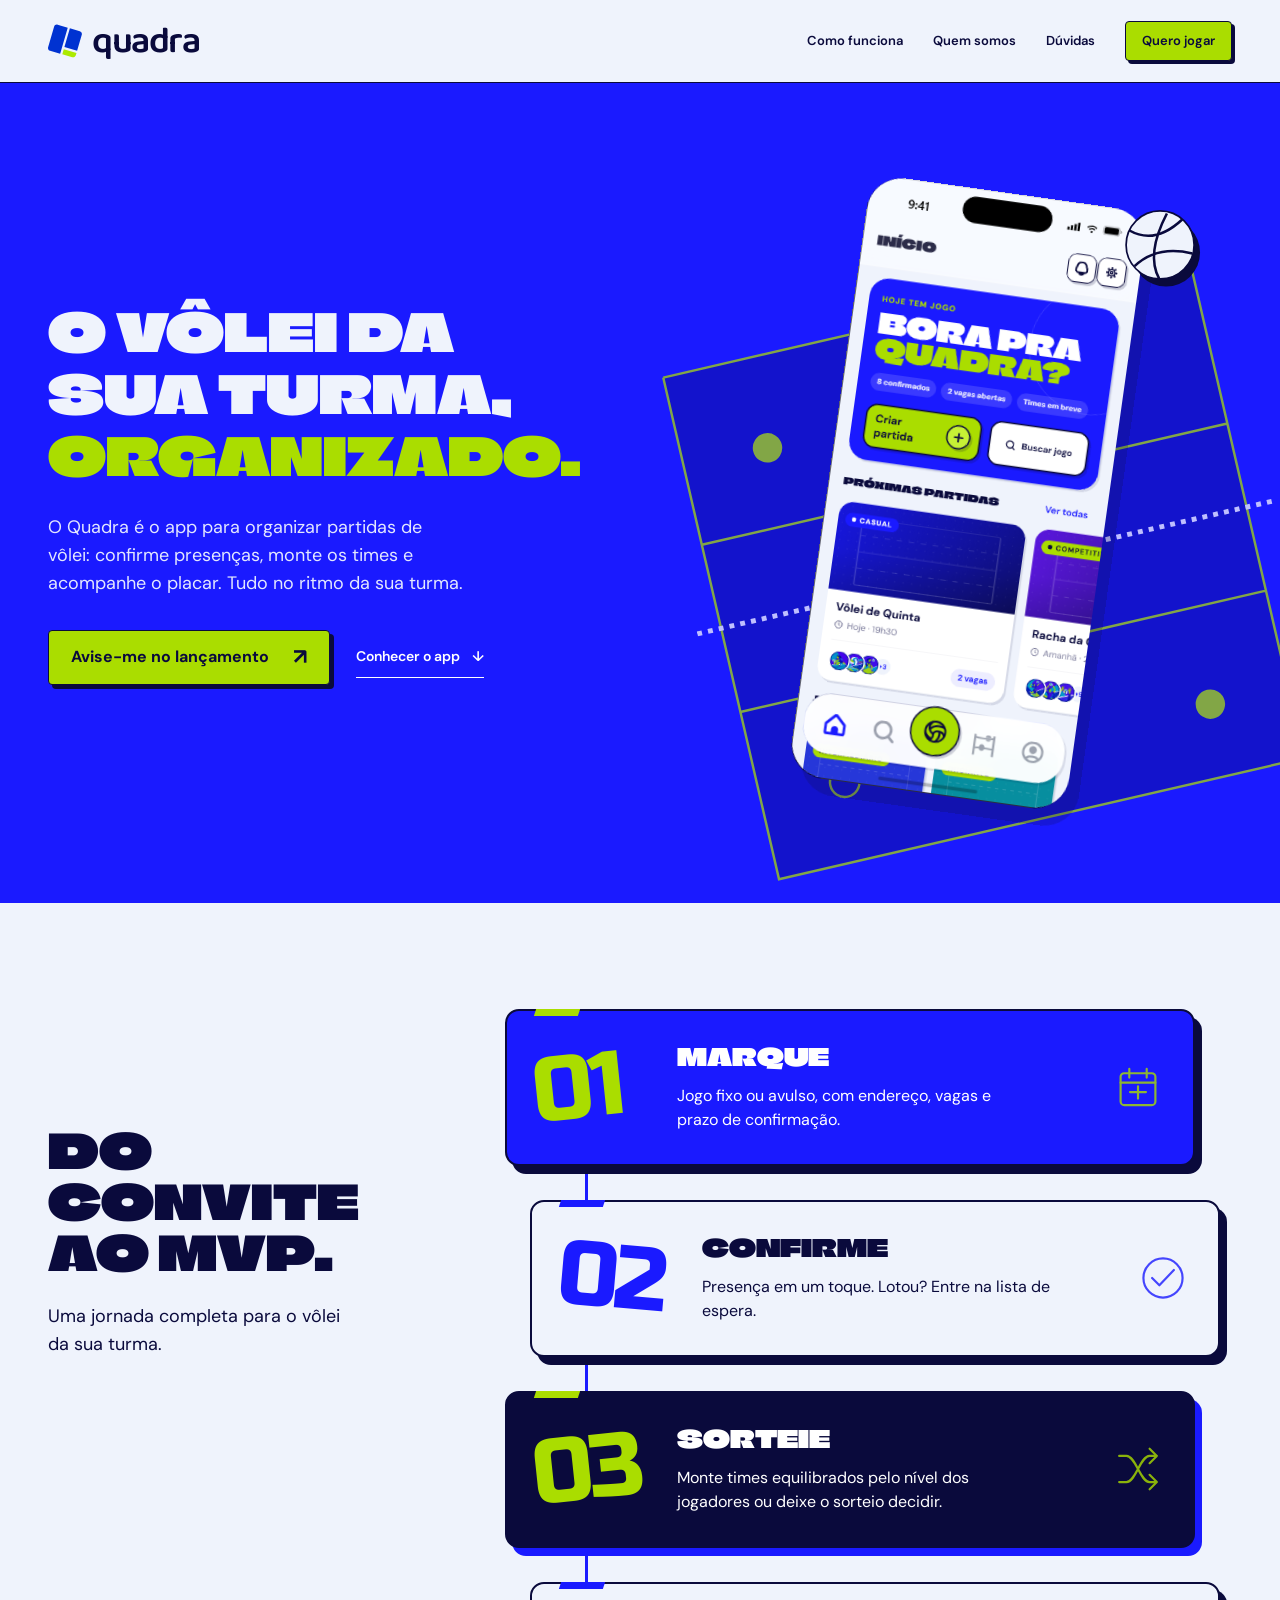
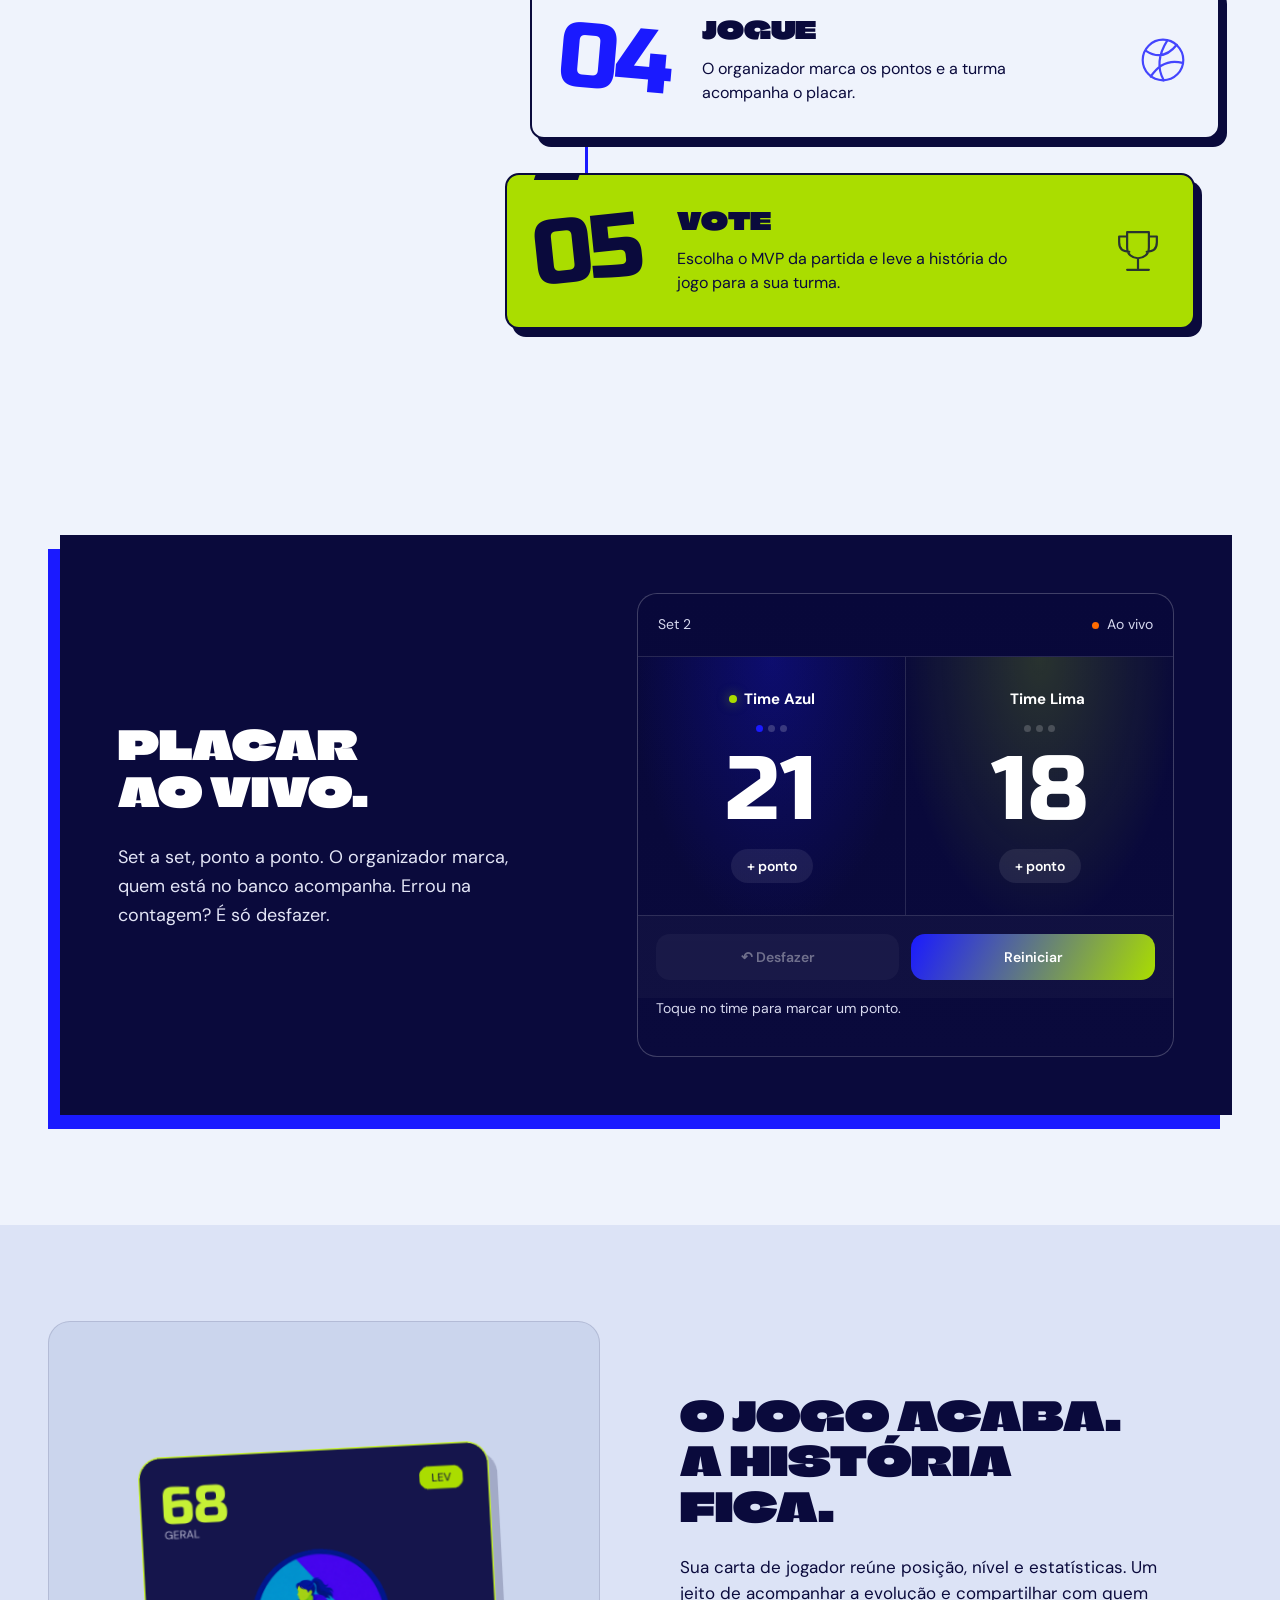
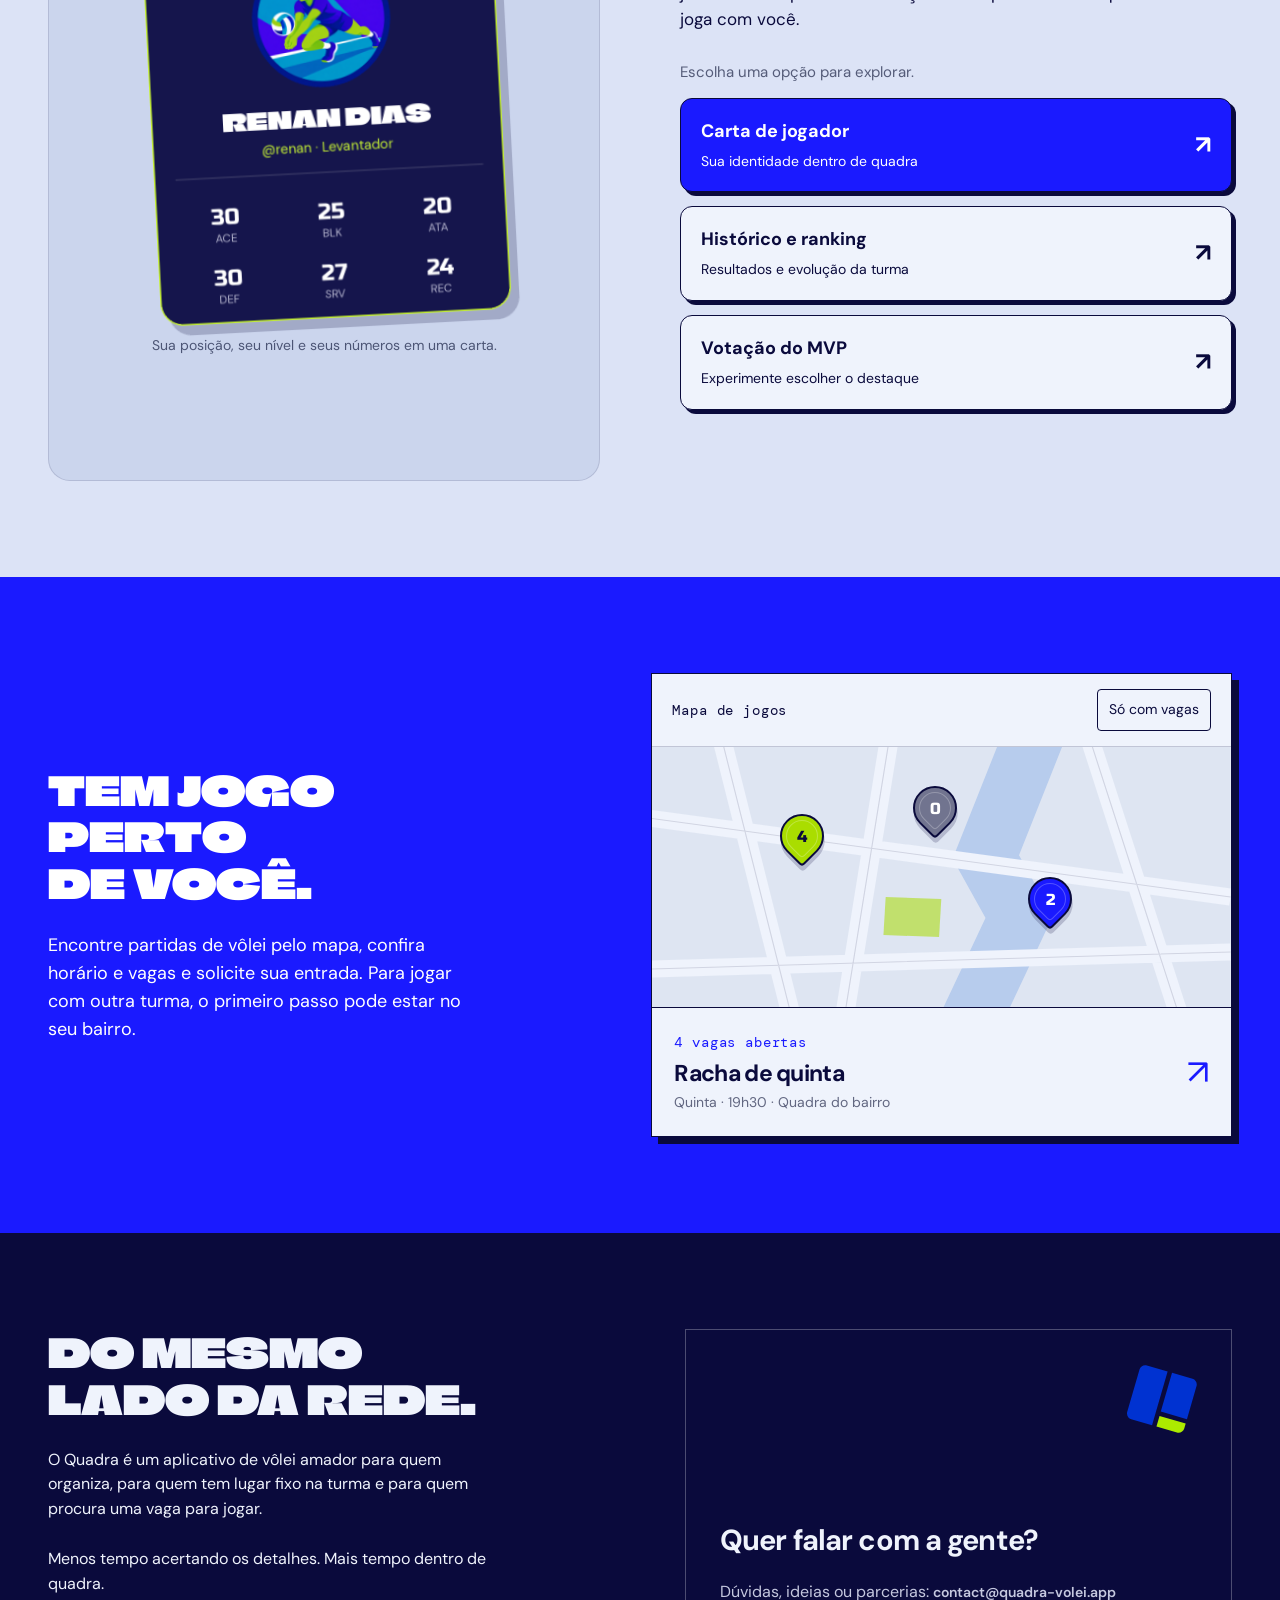
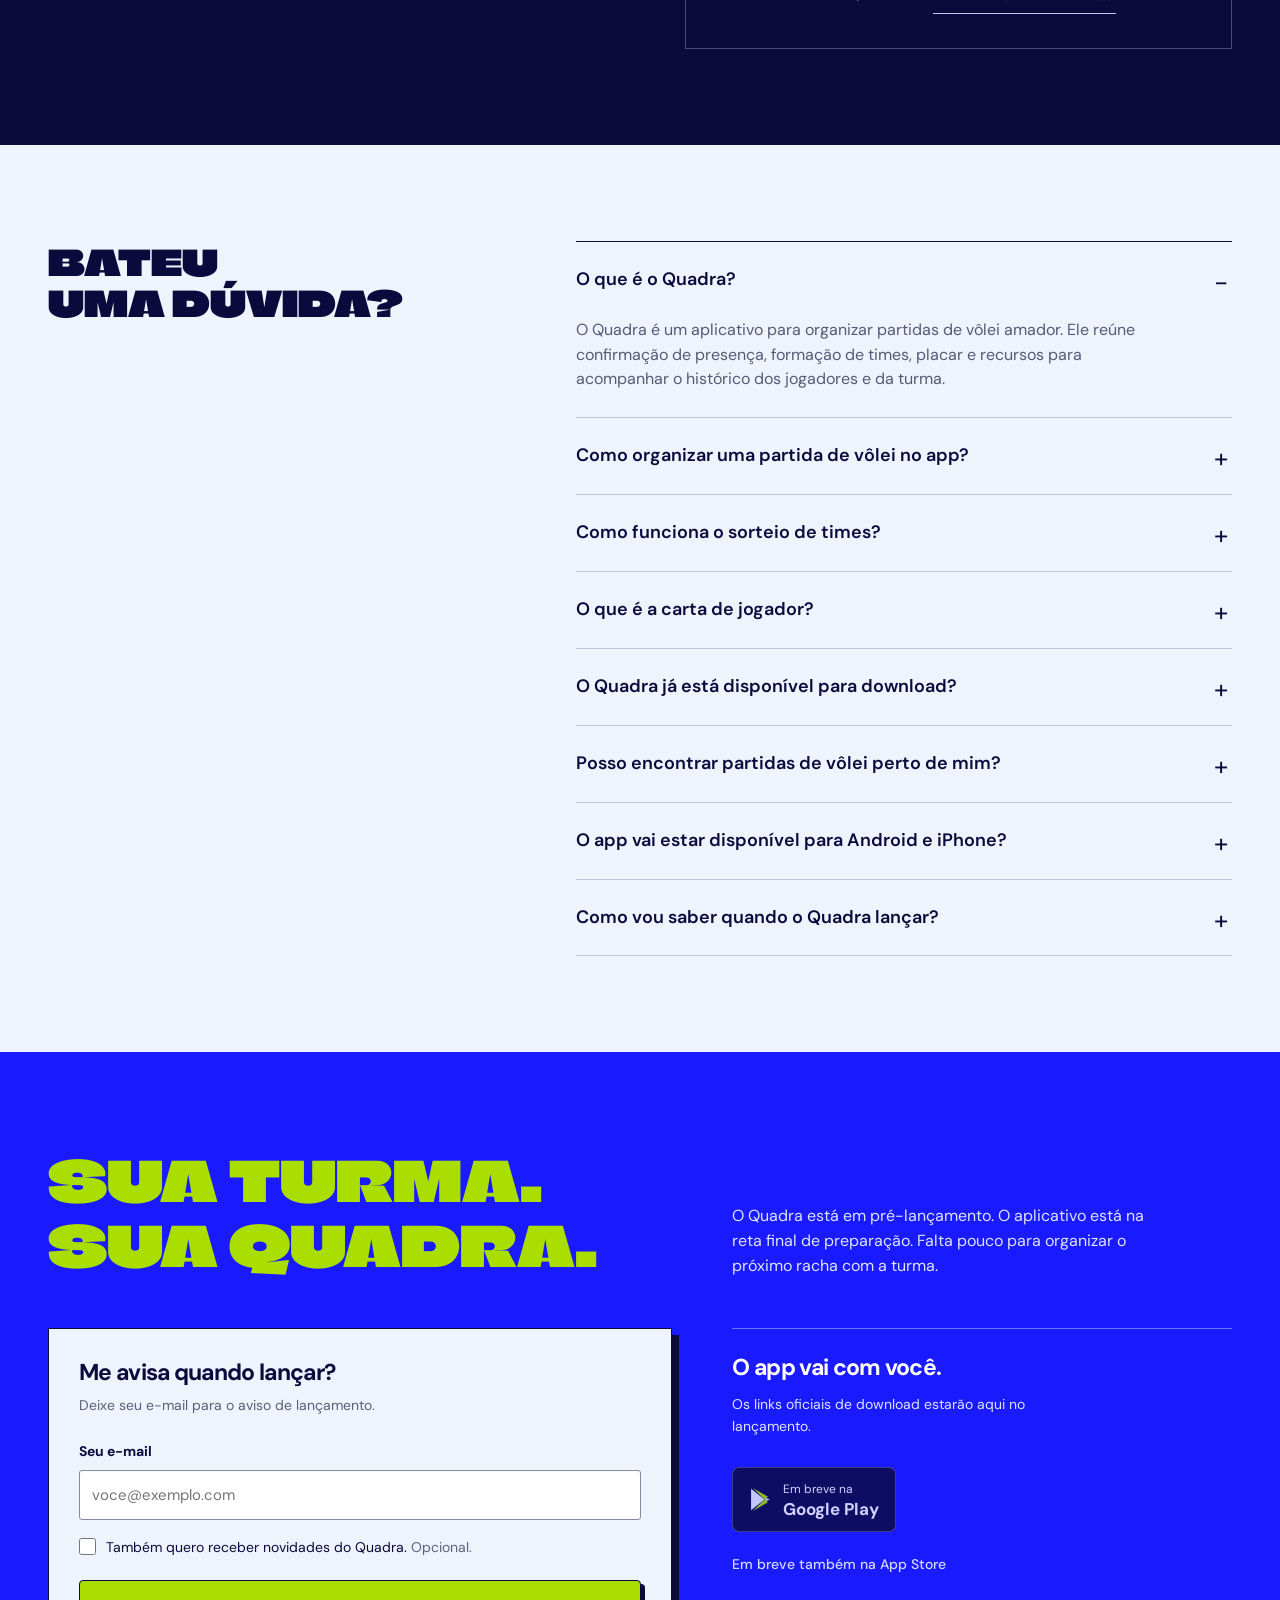
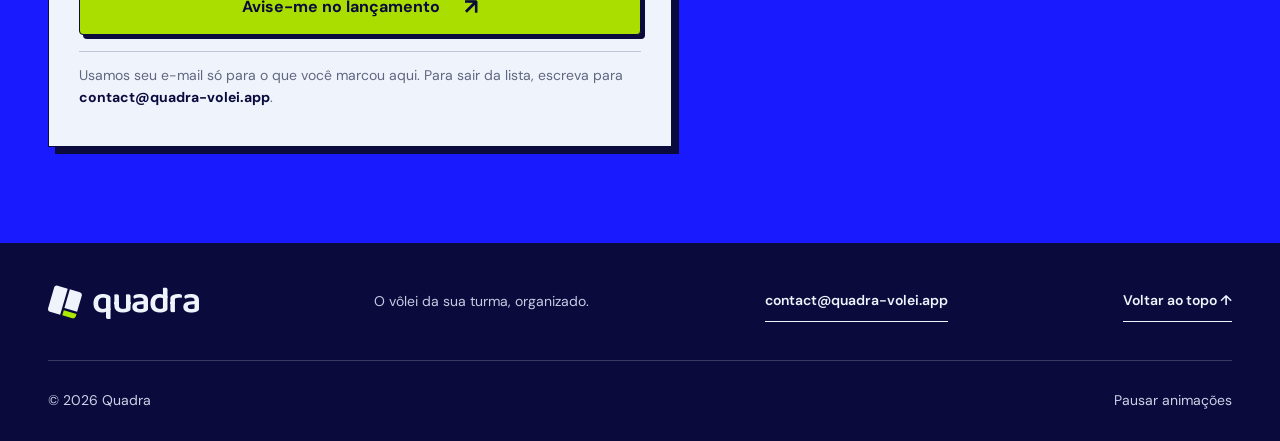
==== commit cef14e20: "feat(landing): segunda versão do designer Jornada em cartões, vitrine do jogador (carta, ranking e v" ====
--- a/public/index.html
+++ b/public/index.html
@@ -16,7 +16,7 @@
      FAQ em HTML nativo; dados estruturados correspondem ao conteúdo visível.
      Referência editorial: https://developers.google.com/search/docs/fundamentals/ai-optimization-guide
      Não existe garantia de posição ou citação por sistemas de IA.
-     Não há analytics, cookies, formulário ou requisições externas neste HTML. -->
+     Não há analytics nem cookies. A lista de interesse envia o e-mail para /api/subscribe. -->
 <link rel="canonical" href="https://quadra-volei.app/">
 <style>@font-face {
   font-family: 'Baloo 2';
@@ -247,19 +247,72 @@
 @media(max-width:800px){.journey-wrap{grid-template-columns:1fr;gap:40px}.journey-intro{position:static}.journey-intro p{max-width:40ch}.journey-event{grid-template-columns:105px 1fr;gap:28px}.journey-number{font-size:56px}.journey-event h3{font-size:24px}.live-card{grid-template-columns:1fr;padding:38px;gap:36px}.live-copy p{max-width:48ch}.app-score{width:100%;max-width:560px;justify-self:center}.app-score-number{font-size:96px}}
 @media(max-width:570px){.journey-intro p{font-size:16px}.journey-event{grid-template-columns:88px 1fr;gap:20px;padding:29px 0}.journey-number{font-size:48px}.journey-event h3{font-size:20px;margin-top:5px}.journey-event p{font-size:16px}.live-card{padding:28px 20px;gap:30px;box-shadow:-8px 10px 0 var(--blue)}.live-copy h2{font-size:28px}.live-copy p{font-size:16px;margin-top:22px}.app-score-head{padding:16px 12px;font-size:12px}.app-team-name{font-size:13px;gap:5px}.app-score-side{padding:28px 6px;gap:15px}.app-score-number{font-size:68px}.app-score-controls{padding:13px;gap:8px}.app-score-controls button{font-size:13px}.app-score-feedback{font-size:13px;min-height:65px}.app-add{font-size:13px;padding:7px 13px}}
 @media(max-width:374px){.journey-event{grid-template-columns:68px 1fr;gap:16px}.journey-number{font-size:38px}.journey-event h3{font-size:18px}.app-score-number{font-size:57px}.live-card{padding-inline:15px}.app-team-name{font-size:12px}}
-</style></head>
+</style><style>
+/* Numbered match journey: poster typography, court line and offset score tiles. */
+.journey{position:relative;overflow:hidden;background:var(--paper)}
+.journey-wrap{grid-template-columns:.8fr 1.5fr;gap:70px}
+.journey-intro{top:125px}.journey-intro h2{font-size:clamp(30px,3.7vw,50px);line-height:1.08;letter-spacing:0}
+.journey-timeline{position:relative;border:0;padding:10px 12px 14px 0;display:flex;flex-direction:column;gap:34px;isolation:isolate}
+.journey-timeline:before{content:'';position:absolute;left:80px;top:50px;bottom:70px;width:3px;background:var(--blue);z-index:-1}
+.journey-event{--event-bg:var(--paper);--event-ink:var(--navy);--number-ink:var(--blue);position:relative;isolation:isolate;display:grid;grid-template-columns:120px minmax(0,1fr) 58px;gap:24px;padding:32px 26px;align-items:center;width:calc(100% - 25px);border:2px solid var(--navy);border-radius:14px;background:var(--event-bg);color:var(--event-ink);box-shadow:7px 8px 0 var(--navy)}
+.journey-event:nth-child(even){align-self:flex-end}
+.journey-event:before{content:'';position:absolute;top:-2px;left:28px;width:44px;height:7px;background:var(--number-ink);transform:skewX(-18deg)}
+.journey-number{font:400 90px/.9 var(--num);letter-spacing:-4px;color:var(--number-ink);transform:rotate(-6deg);align-self:center;transition:transform .35s cubic-bezier(.2,.8,.2,1)}
+.journey-event:nth-child(even) .journey-number{transform:rotate(5deg)}
+.journey-event h3{font:400 24px/1.12 var(--display);letter-spacing:0;margin:0 0 14px;text-transform:uppercase}
+.journey-event p{font-size:16px;line-height:1.5;max-width:32ch;color:inherit}
+.journey-symbol{width:58px;height:58px;opacity:.8;color:var(--number-ink)}
+.journey-event.event-1{--event-bg:var(--blue);--event-ink:white;--number-ink:var(--lime)}
+.journey-event.event-3{--event-bg:var(--navy);--event-ink:white;--number-ink:var(--lime);box-shadow:7px 8px 0 var(--blue)}
+.journey-event.event-5{--event-bg:var(--lime);--number-ink:var(--navy)}
+@media(hover:hover){.journey-event:hover .journey-number{transform:rotate(0) scale(1.08)}}
+@media(min-width:801px){.motion-ready .journey-event.reveal{transform:translate(-35px,50px) rotate(-2deg)}.motion-ready .journey-event:nth-child(even).reveal{transform:translate(35px,50px) rotate(2deg)}.motion-ready .journey-event.reveal.visible{transform:none}}
+@media(max-width:1150px){.journey-wrap{gap:42px;grid-template-columns:.7fr 1.5fr}.journey-event{grid-template-columns:92px minmax(0,1fr);gap:20px;padding:28px 22px}.journey-number{font-size:76px}.journey-symbol{position:absolute;right:14px;top:12px;width:30px;height:30px;opacity:.22}.journey-event h3{font-size:22px}}
+@media(max-width:800px){.journey-wrap{grid-template-columns:1fr;gap:35px}.journey-intro{position:static}.journey-intro h2{font-size:40px}.journey-timeline{gap:28px}.journey-event{grid-template-columns:110px minmax(0,1fr) 58px;width:calc(100% - 35px);padding:32px 25px;gap:24px}.journey-number{font-size:86px}.journey-symbol{position:static;width:58px;height:58px;opacity:.8}.journey-event h3{font-size:25px}.journey-event p{font-size:17px}}
+@media(max-width:570px){.journey-intro h2{font-size:30px}.journey-intro p{font-size:16px;margin-top:20px}.journey-timeline{padding-right:7px;gap:25px}.journey-timeline:before{left:43px;width:2px}.journey-event{grid-template-columns:78px minmax(0,1fr);gap:15px;width:calc(100% - 10px);padding:28px 17px;border-radius:12px;box-shadow:5px 6px 0 var(--navy)}.journey-event.event-3{box-shadow:5px 6px 0 var(--blue)}.journey-number{font-size:65px;letter-spacing:-3px}.journey-event h3{font-size:19px;margin-bottom:11px}.journey-event p{font-size:15px;line-height:1.55}.journey-symbol{position:absolute;right:10px;top:8px;width:28px;height:28px;opacity:.2}.journey-event:before{left:18px;width:30px;height:6px}}
+@media(max-width:374px){.journey-event{grid-template-columns:62px minmax(0,1fr);gap:12px;padding:25px 13px}.journey-number{font-size:54px}.journey-event h3{font-size:17px}.journey-event p{font-size:14px}}
+.motion-off .journey-event.reveal{transform:none!important}
+@media(prefers-reduced-motion:reduce){.motion-ready .journey-event.reveal{transform:none!important;opacity:1}}
+</style><style>
+/* One spacing system across the landing page. */
+:root{--section-space:96px}
+main>.section,main>.launch{padding-block:var(--section-space)}
+.journey{border-bottom:0}.live-card{margin:0 0 14px 12px}.player{overflow:visible}
+.home-current{aspect-ratio:449/971;background:transparent}.home-current .official-screen{position:absolute;width:123.16%;height:105.77%;max-width:none;left:-11.8%;top:-2.37%;object-fit:fill}
+.download-box .download-row{display:block;margin-top:30px}.download-box .store-stack{gap:22px}.form-note a{font-weight:700;color:var(--navy)}.signup #signup-feedback{font-size:13px;margin-bottom:0}
+.player-showcase{display:grid;grid-template-columns:minmax(0,1fr) minmax(0,1fr);gap:80px;align-items:center;position:relative}
+.showcase-choice{position:absolute;width:1px;height:1px;overflow:hidden;clip-path:inset(50%);opacity:0}
+.showcase-stage{height:690px;min-width:0;position:relative;display:grid;place-items:center;background:#CBD5ED;border:1px solid #0a0a3c20;border-radius:22px;padding:24px}
+.showcase-panel{display:none;width:100%;height:100%;min-width:0;flex-direction:column;align-items:center;justify-content:center;gap:15px}
+#showcase-0:checked~.showcase-stage #showcase-panel-0,#showcase-1:checked~.showcase-stage #showcase-panel-1,#showcase-2:checked~.showcase-stage #showcase-panel-2{display:flex;animation:screenEnter .45s ease both}
+.showcase-copy h2{font-size:clamp(28px,3.1vw,42px);letter-spacing:0;line-height:1.15}.showcase-copy>p{font-size:17px;margin-top:24px;max-width:40ch}.showcase-copy .showcase-help{font-size:15px;color:#555C79;margin:28px 0 14px}
+.showcase-options{display:flex;flex-direction:column;gap:14px}.showcase-option{display:flex;align-items:center;justify-content:space-between;gap:15px;padding:19px 20px;border:1.5px solid var(--navy);border-radius:12px;box-shadow:4px 4px 0 var(--navy);cursor:pointer;min-height:84px;background:var(--paper);touch-action:manipulation}.showcase-option strong{display:block;font-size:18px}.showcase-option span>span{display:block;font-size:14px;margin-top:5px}.showcase-option>b{font-size:25px}
+#showcase-0:checked~.showcase-copy [for="showcase-0"],#showcase-1:checked~.showcase-copy [for="showcase-1"],#showcase-2:checked~.showcase-copy [for="showcase-2"]{background:var(--blue);color:white}
+#showcase-0:focus-visible~.showcase-copy [for="showcase-0"],#showcase-1:focus-visible~.showcase-copy [for="showcase-1"],#showcase-2:focus-visible~.showcase-copy [for="showcase-2"]{outline:3px solid var(--orange);outline-offset:5px}
+.isolated-card{width:100%;height:auto;max-width:355px;max-height:575px;object-fit:contain;filter:drop-shadow(8px 10px 0 #0a0a3c35);transform:rotate(-3deg)}.panel-hint{font-size:14px;text-align:center;line-height:1.45;color:#4C5575;max-width:36ch}
+.ranking-demo,.mvp-demo{width:100%;max-width:420px;border-radius:18px;box-shadow:6px 7px 0 #0a0a3c40;overflow:hidden;position:relative}.ranking-demo{background:#EFF3FC;color:var(--navy);min-height:574px;padding:20px}.rank-switch{display:flex;gap:8px;margin-bottom:18px}.rank-switch label{flex:1;padding:11px 4px;font-size:14px;font-weight:700;text-align:center;background:white;border-radius:9px;cursor:pointer;box-shadow:2px 3px 0 #0a0a3c22}
+#view-rank:checked~.rank-switch [for="view-rank"],#view-history:checked~.rank-switch [for="view-history"]{background:var(--blue);color:white}.rank-view,.history-view{display:none}#view-rank:checked~.rank-view,#view-history:checked~.history-view{display:block}.rank-view h3{font:400 22px var(--display);text-transform:uppercase;letter-spacing:0}
+.rank-podium{display:flex;align-items:end;gap:9px;margin:20px 0 0}.podium{flex:1;display:flex;flex-direction:column;align-items:center;gap:4px;font-size:13px}.demo-avatar{width:40px;height:40px;object-fit:contain;border-radius:50%;flex-shrink:0}.podium .demo-avatar{width:53px;height:53px}.podium b{font:400 20px var(--num);color:var(--blue)}.podium>div{width:100%;height:60px;text-align:center;padding-top:14px;font:400 24px var(--num);border-radius:14px 14px 0 0;background:white;box-shadow:2px 3px 0 #0a0a3c20;color:#7D7D9B}.podium-1>div{height:95px;background:var(--blue);color:var(--lime)}.podium-1 .demo-avatar{width:62px;height:62px}
+.rank-row{display:flex;align-items:center;gap:10px;padding:12px 3px;border-top:1px solid #0a0a3c15;background:white}.rank-row:first-child{background:#E8E8FF}.rank-row>b{width:18px;font:400 18px var(--num);text-align:center}.rank-row>div:not(.rank-points){flex:1;min-width:0}.rank-row strong{font-size:13px;display:block}.rank-row span{font-size:11px;color:#747894;display:block}.rank-points{text-align:right}.rank-points b{font:400 20px var(--num)}.rank-points .up{color:#07865C}.rank-points .down{color:#C33C40}
+.history-view{color:var(--navy)}.history-result{text-align:center}.result-tag{font-size:11px;font-weight:700;background:var(--lime);border-radius:20px;padding:5px 10px}.history-result h3{font:400 20px/1.2 var(--display);text-transform:uppercase;margin:15px 0 8px;letter-spacing:0}.history-result p{font-size:12px}.history-result>strong{font:400 64px/1.2 var(--num);color:var(--blue);display:block;margin:10px 0}.set-results{display:flex;justify-content:center;gap:7px}.set-results span{background:#DDE1F4;padding:6px 9px;border-radius:7px;font:400 13px var(--num)}.history-view h4{font-size:13px;margin:20px 0 10px}.history-winner{display:flex;gap:14px;background:var(--navy);color:white;padding:15px;border:1px solid var(--lime);border-radius:16px}.history-winner .demo-avatar{width:60px;height:60px}.history-winner strong,.history-winner span{display:block;font-size:14px}.history-winner span{font-size:11px;color:var(--lime);margin:4px 0}.history-winner b{font:400 24px var(--num)}.history-winner small{font:400 12px var(--text);color:#C6C9E0}.history-vote{display:flex;align-items:center;gap:10px;margin-top:10px;font-size:12px}.history-vote .demo-avatar{width:28px;height:28px}.history-vote>div{flex:1}.history-vote div>span{height:5px;background:#CED2E4;display:block;border-radius:5px;margin-top:4px}.history-vote i{height:100%;background:var(--blue);display:block;border-radius:5px}.history-xp{margin-top:15px;display:flex;align-items:center;justify-content:space-between;background:#DDE3E7;padding:10px 14px;border-radius:12px;font-size:12px}.history-xp strong{font:400 28px var(--num);color:var(--blue)}
+.mvp-demo{background:var(--navy);color:white;padding:24px}.mvp-demo h3{font:400 27px/1.1 var(--display);text-transform:uppercase;letter-spacing:0}.mvp-venue{font-size:13px;background:#ffffff0D;border:1px solid #ffffff25;border-radius:20px;padding:7px 12px;display:inline-block;margin:13px 0}.mvp-demo fieldset{margin:0;padding:0;border:0;display:grid;gap:9px}.mvp-candidate{position:relative;display:flex;align-items:center;gap:10px;background:#ffffff08;padding:13px 11px;border:1px solid #ffffff20;border-radius:16px;cursor:pointer}.mvp-candidate input{accent-color:var(--lime);width:18px;height:18px;flex-shrink:0;order:3;margin:0 0 0 auto}.mvp-candidate:has(input:checked){border-color:var(--lime);background:#ffffff13;box-shadow:0 0 0 1px var(--lime)}.mvp-candidate.is-you{border-style:dashed;opacity:.6;cursor:default}.candidate-content{flex:1;min-width:0}.candidate-content>strong{display:block;font-size:14px}.candidate-content>span{display:block;font-size:11px;color:#B7B9D0;margin-top:3px}.candidate-content .candidate-stats{display:flex;gap:4px;flex-wrap:wrap;margin-top:7px}.candidate-stats>span{font-size:9px;color:#C6F135;background:#ffffff0B;border-radius:12px;padding:3px 6px}.candidate-stats b{font:400 12px var(--num);color:white}.candidate-check{display:none}.mvp-confirm{width:100%;min-height:48px;background:var(--lime);color:var(--navy);font-weight:700;border:1px solid var(--navy);border-radius:14px;margin-top:14px;box-shadow:3px 4px 0 #050522}.mvp-confirm:disabled{opacity:.6}.mvp-demo #mvp-feedback,.mvp-demo noscript p{font-size:12px;line-height:1.4;margin-top:14px;color:#C9CBE2;min-height:34px}
+@media(max-width:1100px){.player-showcase{gap:40px}.showcase-stage{padding:18px;height:690px}.showcase-copy h2{font-size:32px}.ranking-demo{padding:16px}.rank-row{gap:7px}.rank-row .demo-avatar{width:32px;height:32px}.mvp-demo{padding:20px 15px}.candidate-stats>span{padding:3px 4px}.mvp-candidate{padding:12px 8px;gap:7px}}
+@media(max-width:800px){:root{--section-space:76px}.player-showcase{grid-template-columns:1fr;gap:32px}.showcase-copy{grid-row:1}.showcase-stage{height:690px;width:100%;max-width:570px;justify-self:center;padding:24px}.showcase-copy h2{font-size:34px}.showcase-options{display:grid;grid-template-columns:repeat(3,1fr);gap:10px}.showcase-option{padding:15px 12px;min-height:100px;align-items:flex-start}.showcase-option strong{font-size:15px}.showcase-option span>span{display:none}.showcase-option>b{font-size:20px}.isolated-card{max-width:370px}.download-box{display:block}.download-row{margin-top:28px!important}}
+@media(max-width:570px){:root{--section-space:64px}.showcase-copy h2{font-size:28px}.showcase-copy>p{font-size:16px}.showcase-options{gap:8px}.showcase-option{padding:13px 9px;min-height:85px;box-shadow:3px 3px 0 var(--navy)}.showcase-option strong{font-size:13px}.showcase-option>b{display:none}.showcase-stage{height:690px;padding:16px 10px;border-radius:16px}.ranking-demo{padding:16px 12px}.rank-row strong{font-size:12px}.rank-row span{font-size:10px}.rank-points b{font-size:18px}.mvp-demo{padding:22px 12px}.mvp-demo h3{font-size:25px}.mvp-candidate{gap:7px}.mvp-candidate .demo-avatar{width:34px;height:34px}.candidate-content>strong{font-size:13px}.candidate-content>span{font-size:10px}.candidate-stats>span{font-size:8px}.candidate-stats b{font-size:11px}.panel-hint{font-size:13px}.isolated-card{width:92%;max-height:560px}.live-card{margin-left:8px;margin-bottom:10px}}
+@media(max-width:374px){.showcase-stage{padding-inline:6px}.rank-row{gap:5px}.rank-row .demo-avatar{width:28px;height:28px}.candidate-stats>span{padding-inline:3px}.candidate-content>strong{font-size:12px}.mvp-candidate .demo-avatar{width:28px;height:28px}.mvp-demo{padding-inline:10px}.showcase-option strong{font-size:12px}.history-result h3{font-size:17px}.set-results span{padding:5px 6px}}
+@media(prefers-reduced-motion:reduce){.showcase-panel{animation:none!important}}
+</style><style>.showcase-stage{height:760px}.showcase-panel{overflow:visible}.mvp-demo{flex-shrink:0}@media(max-width:374px){.showcase-stage{height:780px}}</style></head>
 <body id="inicio">
-<svg xmlns="http://www.w3.org/2000/svg" width="0" height="0" style="position:absolute" aria-hidden="true"><defs><symbol id="quadra-symbol" viewbox="0 0 169 163"><path class="logo-blue" d="M47.9316.5777 98.0858 15.1204 60.4704 144.847 10.3162 130.304C2.72875 128.104-1.64255 120.163.557503 112.575L30.2026 10.3364C32.4026 2.74895 40.3442-1.62236 47.9316.5777Z" fill="#0032D1"></path><path d="M120.52 162.24 71.13 147.92 78.55 122.31 141.68 140.61 138.24 152.47C136.04 160.06 128.1 164.43 120.51 162.23Z" fill="#ACEA00"></path><path class="logo-blue" d="M108.737 18.2061 158.123 32.5259C165.711 34.726 170.082 42.6675 167.882 50.255L144.728 130.106 81.5986 111.801Z" fill="#0032D1"></path></symbol><symbol id="quadra-symbol-light" viewbox="0 0 169 163"><path class="logo-blue" d="M47.9316.5777 98.0858 15.1204 60.4704 144.847 10.3162 130.304C2.72875 128.104-1.64255 120.163.557503 112.575L30.2026 10.3364C32.4026 2.74895 40.3442-1.62236 47.9316.5777Z" fill="#EFF3FC"></path><path d="M120.52 162.24 71.13 147.92 78.55 122.31 141.68 140.61 138.24 152.47C136.04 160.06 128.1 164.43 120.51 162.23Z" fill="#ACEA00"></path><path class="logo-blue" d="M108.737 18.2061 158.123 32.5259C165.711 34.726 170.082 42.6675 167.882 50.255L144.728 130.106 81.5986 111.801Z" fill="#EFF3FC"></path></symbol></defs></svg>
+<svg xmlns="http://www.w3.org/2000/svg" width="0" height="0" style="position:absolute" aria-hidden="true"><defs><symbol id="quadra-symbol" viewBox="0 0 169 163"><path class="logo-blue" d="M47.9316.5777 98.0858 15.1204 60.4704 144.847 10.3162 130.304C2.72875 128.104-1.64255 120.163.557503 112.575L30.2026 10.3364C32.4026 2.74895 40.3442-1.62236 47.9316.5777Z" fill="#0032D1"></path><path d="M120.52 162.24 71.13 147.92 78.55 122.31 141.68 140.61 138.24 152.47C136.04 160.06 128.1 164.43 120.51 162.23Z" fill="#ACEA00"></path><path class="logo-blue" d="M108.737 18.2061 158.123 32.5259C165.711 34.726 170.082 42.6675 167.882 50.255L144.728 130.106 81.5986 111.801Z" fill="#0032D1"></path></symbol><symbol id="quadra-symbol-light" viewBox="0 0 169 163"><path class="logo-blue" d="M47.9316.5777 98.0858 15.1204 60.4704 144.847 10.3162 130.304C2.72875 128.104-1.64255 120.163.557503 112.575L30.2026 10.3364C32.4026 2.74895 40.3442-1.62236 47.9316.5777Z" fill="#EFF3FC"></path><path d="M120.52 162.24 71.13 147.92 78.55 122.31 141.68 140.61 138.24 152.47C136.04 160.06 128.1 164.43 120.51 162.23Z" fill="#ACEA00"></path><path class="logo-blue" d="M108.737 18.2061 158.123 32.5259C165.711 34.726 170.082 42.6675 167.882 50.255L144.728 130.106 81.5986 111.801Z" fill="#EFF3FC"></path></symbol></defs></svg>
 <a class="skip" href="#conteudo">Pular para o conteúdo</a>
 <header class="top"><div class="wrap"><a class="brand" href="#inicio" aria-label="Quadra, início"><svg aria-hidden="true"><use href="#quadra-symbol"></use></svg><span class="wordmark">quadra</span></a><details class="mobile-menu"><summary class="mobile-menu-toggle">Menu<span aria-hidden="true">+</span></summary><nav class="mobile-nav" id="mobile-navigation" aria-label="Navegação no celular"><a href="#como-funciona">Como funciona</a><a href="#quem-somos">Quem somos</a><a href="#duvidas">Dúvidas</a><a class="btn" href="#lancamento">Quero jogar</a></nav></details><nav class="nav" id="navigation" aria-label="Navegação principal"><a href="#como-funciona">Como funciona</a><a href="#quem-somos">Quem somos</a><a href="#duvidas">Dúvidas</a><a class="btn" href="#lancamento">Quero jogar</a></nav></div><div class="progress" aria-hidden="true"></div></header>
 <main id="conteudo">
 <section class="hero" aria-labelledby="hero-title"><div class="wrap"><div class="hero-grid"><div class="hero-copy"><h1 id="hero-title"><span>O vôlei da</span><span>sua turma,</span><span class="accent">organizado.</span></h1><p>O Quadra é o app para organizar partidas de vôlei: confirme presenças, monte os times e acompanhe o placar. Tudo no ritmo da sua turma.</p><div class="hero-actions"><a class="btn arrow" href="#lancamento">Avise-me no lançamento</a><a class="text-link" href="#como-funciona">Conhecer o app <span aria-hidden="true">↓</span></a></div></div>
 <div class="hero-art">
-<svg class="court-art" viewbox="0 0 500 520" aria-hidden="true"><path fill="#1111B9" d="M20 55H460V475H20z"></path><path class="court-line" d="M20 55H460V475H20z M20 195H460 M20 335H460"></path><path stroke="white" stroke-width="4" stroke-dasharray="4 5" d="M0 265H485"></path><circle cx="90" cy="130" r="12" fill="#AADD00"></circle><circle cx="395" cy="415" r="12" fill="#AADD00"></circle><circle cx="90" cy="410" r="12" fill="none" stroke="#AADD00" stroke-width="2"></circle></svg>
-<div class="hero-device"><div class="screen-shell "><img class="official-screen " src="[data-uri]" width="430" height="900" alt="Tela oficial do Quadra: início, criação de partida e próximos jogos." loading="eager" decoding="async"></div></div><svg class="ball-icon" viewbox="0 0 100 100" aria-hidden="true"><circle cx="53" cy="56" r="40" fill="#0A0A3C"></circle><circle cx="46" cy="47" r="40" fill="#EFF3FC" stroke="#0A0A3C" stroke-width="2"></circle><path d="M10 30Q40 47 72 17M16 72Q42 47 84 57M45 87Q29 58 54 10" fill="none" stroke="#0A0A3C" stroke-width="3"></path></svg></div></div>
-<div class="hero-footer"><a href="#como-funciona">Explore a página ↓</a></div></div></section>
-<section class="section journey" id="como-funciona" aria-labelledby="how-title"><div class="wrap journey-wrap"><div class="journey-intro reveal"><h2 id="how-title">Do convite<br>ao MVP.</h2><p>Uma jornada completa para o vôlei da sua turma.</p></div><ol class="journey-timeline"><li class="journey-event reveal"><span class="journey-number" aria-hidden="true">01</span><div><h3>Marque</h3><p>Jogo fixo ou avulso, com endereço, vagas e prazo de confirmação.</p></div></li><li class="journey-event reveal"><span class="journey-number" aria-hidden="true">02</span><div><h3>Confirme</h3><p>Presença em um toque. Lotou? Entre na lista de espera.</p></div></li><li class="journey-event reveal"><span class="journey-number" aria-hidden="true">03</span><div><h3>Sorteie</h3><p>Monte times equilibrados pelo nível dos jogadores ou deixe o sorteio decidir.</p></div></li><li class="journey-event reveal"><span class="journey-number" aria-hidden="true">04</span><div><h3>Jogue</h3><p>O organizador marca os pontos e a turma acompanha o placar.</p></div></li><li class="journey-event reveal"><span class="journey-number" aria-hidden="true">05</span><div><h3>Vote</h3><p>Escolha o MVP da partida e leve a história do jogo para a sua turma.</p></div></li></ol></div></section><section class="section score-section" id="placar" aria-labelledby="score-title"><div class="wrap"><div class="live-card reveal"><div class="live-copy"><h2 id="score-title">Placar<br>ao vivo.</h2><p>Set a set, ponto a ponto. O organizador marca, quem está no banco acompanha. Errou na contagem? É só desfazer.</p></div><div class="app-score" aria-label="Placar do Quadra"><div class="app-score-head"><span>Set 2</span><span class="preview-status">Ao vivo</span></div><div class="app-score-sides"><button type="button" class="app-score-side side-blue" data-score-point="blue" disabled aria-label="Adicionar ponto ao Time Azul"><span class="app-team-name"><i class="serve-dot" data-serve="blue" aria-hidden="true"></i>Time Azul</span><span class="app-set-pips" aria-hidden="true"><i></i><i></i><i></i></span><output class="app-score-number" id="demo-score-blue">21</output><span class="app-add">+ ponto</span></button><button type="button" class="app-score-side side-lime" data-score-point="lime" disabled aria-label="Adicionar ponto ao Time Lima"><span class="app-team-name"><i class="serve-dot" data-serve="lime" aria-hidden="true"></i>Time Lima</span><span class="app-set-pips" aria-hidden="true"><i></i><i></i><i></i></span><output class="app-score-number" id="demo-score-lime">18</output><span class="app-add">+ ponto</span></button></div><div class="app-score-controls"><button type="button" id="demo-score-undo" disabled>↶ Desfazer</button><button type="button" id="demo-score-reset" disabled>Reiniciar</button></div><p class="app-score-feedback" id="demo-score-feedback" role="status" aria-live="polite">Toque no time para marcar um ponto.</p></div></div></div></section><section class="section player" aria-labelledby="player-title"><div class="wrap player-layout"><div class="player-visual reveal"><div class="screen-shell "><img class="official-screen " src="[data-uri]" width="430" height="900" alt="Perfil oficial do Quadra com overall, conquistas e acesso à carta de jogador" loading="lazy" decoding="async"></div></div><div class="player-copy reveal"><h2 id="player-title">O jogo acaba.<br>A história<br>fica.</h2><p>Sua carta de jogador reúne posição, nível e estatísticas. Um jeito de acompanhar a evolução e compartilhar com quem joga com você.</p><ul class="feature-list"><li><span>01</span> Carta de jogador para compartilhar</li><li><span>02</span> Histórico e ranking da turma</li><li><span>03</span> Votação do MVP da partida</li></ul></div></div></section>
-<section class="section discover" id="encontrar-jogos" aria-labelledby="map-title"><div class="wrap discover-layout"><div class="discover-copy reveal"><h2 id="map-title">Tem jogo<br>perto<br>de você.</h2><p>Encontre partidas de vôlei pelo mapa, confira horário e vagas e solicite sua entrada. Para jogar com outra turma, o primeiro passo pode estar no seu bairro.</p></div><div class="map-demo reveal"><div class="map-toolbar"><span class="label">Mapa de jogos</span><button id="map-filter" type="button" aria-pressed="false">Só com vagas</button></div><div class="map-surface"><svg viewbox="0 0 520 260" preserveaspectratio="none" aria-hidden="true"><rect width="520" height="260" fill="#DEE5F2"></rect><path d="M350 -30L300 110L330 170L275 300" stroke="#B7CCED" stroke-width="55" fill="none"></path><g stroke="#EFF3FC" stroke-width="17" fill="none"><path d="M-10 70L520 150M60 -20L130 290M215 -20L170 290M390 -20L480 290M0 222L520 205"></path></g><g fill="none" stroke="#0A0A3C" stroke-width="1" opacity=".13"><path d="M-10 70L520 150M60 -20L130 290M215 -20L170 290M390 -20L480 290M0 222L520 205"></path></g><path d="M210 150L260 152L258 190L208 188Z" fill="#AADD00" opacity=".55"></path></svg><button class="map-pin pin-a" type="button" data-game="0" aria-pressed="true" aria-label="Ver Racha de quinta, 4 vagas"><span class="pin-count">4</span><span class="sr-only"> vagas</span></button><button class="map-pin pin-b" type="button" data-game="1" aria-pressed="false" aria-label="Ver Vôlei de sábado, 2 vagas"><span class="pin-count">2</span><span class="sr-only"> vagas</span></button><button class="map-pin pin-c" type="button" data-game="2" aria-pressed="false" aria-label="Ver Turma de domingo, lotado"><span class="pin-count">0</span><span class="sr-only"> vagas</span></button></div><div class="map-detail" aria-live="polite"><div><span class="label blue" id="map-vacancy">4 vagas abertas</span><h3 id="map-name">Racha de quinta</h3><p id="map-description">Quinta · 19h30 · Quadra do bairro</p></div><span class="map-detail-arrow" aria-hidden="true">↗</span></div></div></div></section>
+<svg class="court-art" viewBox="0 0 500 520" aria-hidden="true"><path fill="#1111B9" d="M20 55H460V475H20z"></path><path class="court-line" d="M20 55H460V475H20z M20 195H460 M20 335H460"></path><path stroke="white" stroke-width="4" stroke-dasharray="4 5" d="M0 265H485"></path><circle cx="90" cy="130" r="12" fill="#AADD00"></circle><circle cx="395" cy="415" r="12" fill="#AADD00"></circle><circle cx="90" cy="410" r="12" fill="none" stroke="#AADD00" stroke-width="2"></circle></svg>
+<div class="hero-device"><div class="screen-shell home-current"><img class="official-screen " src="[data-uri]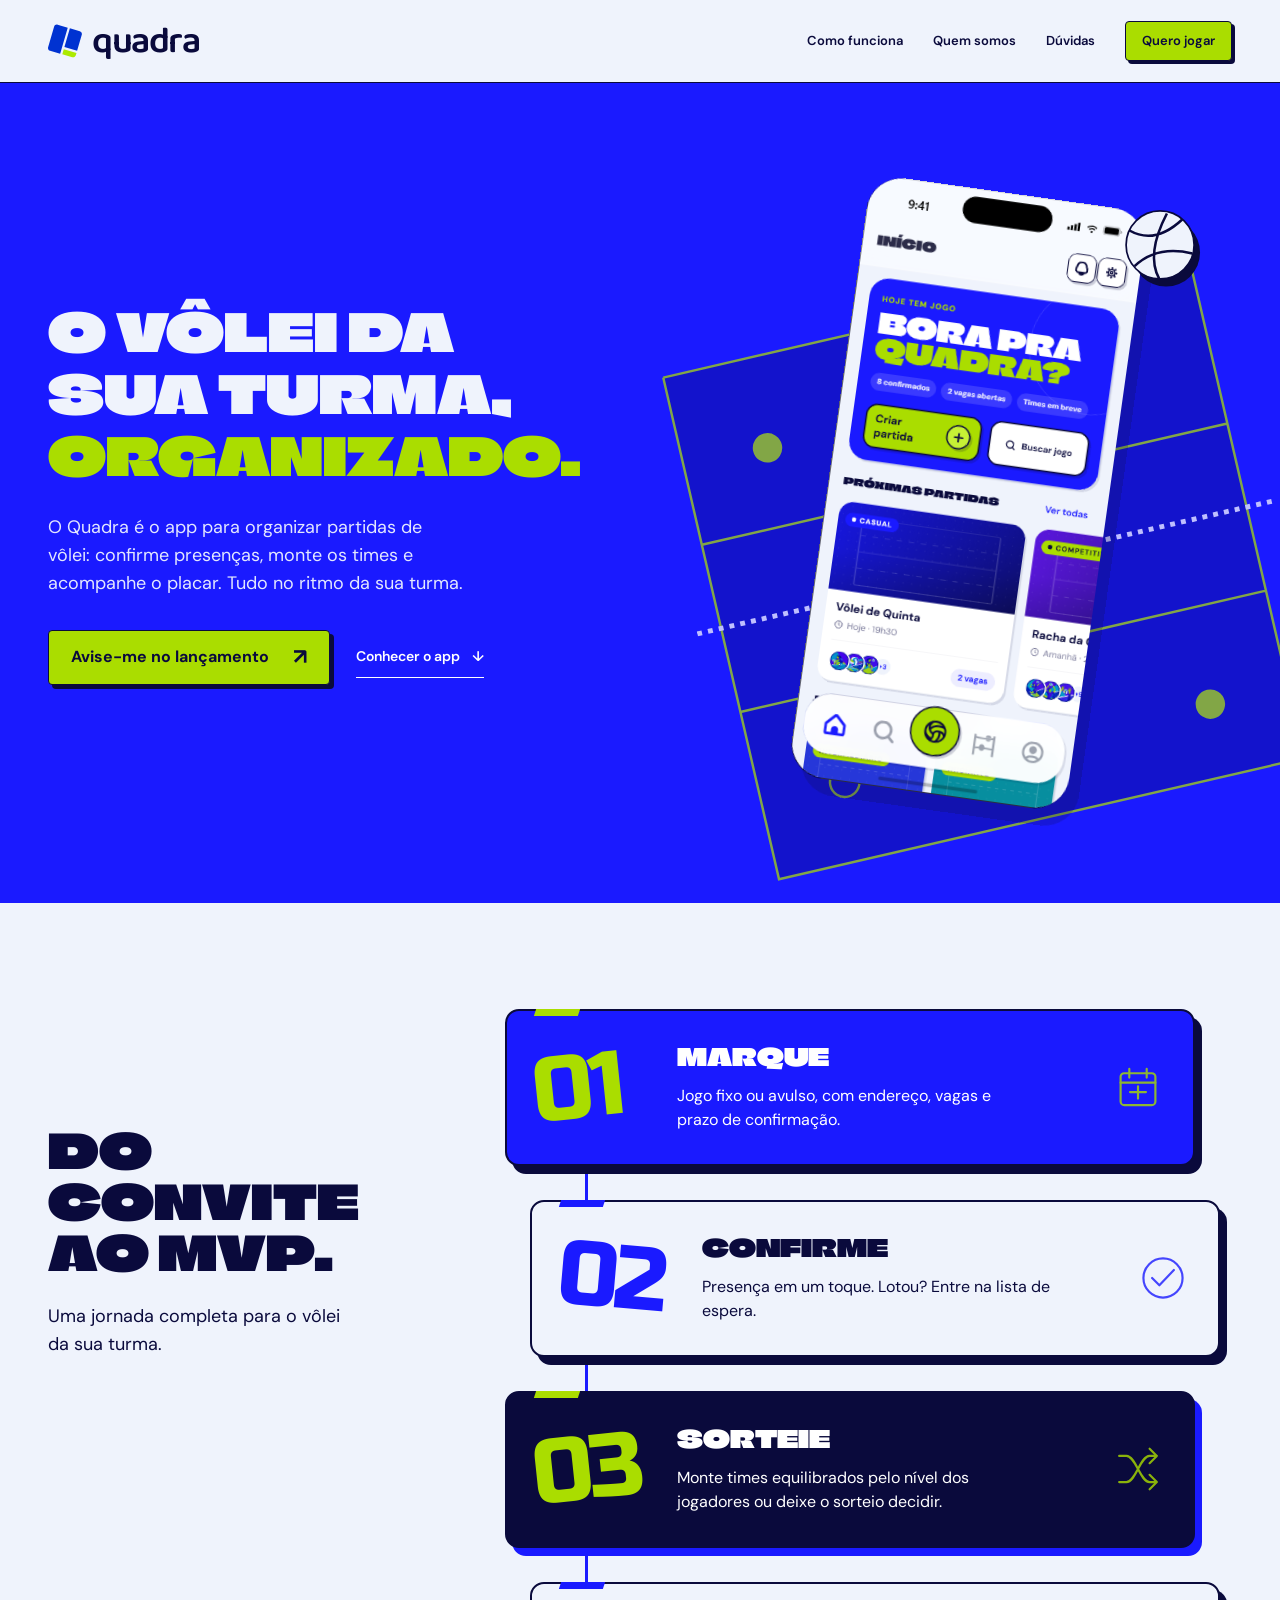
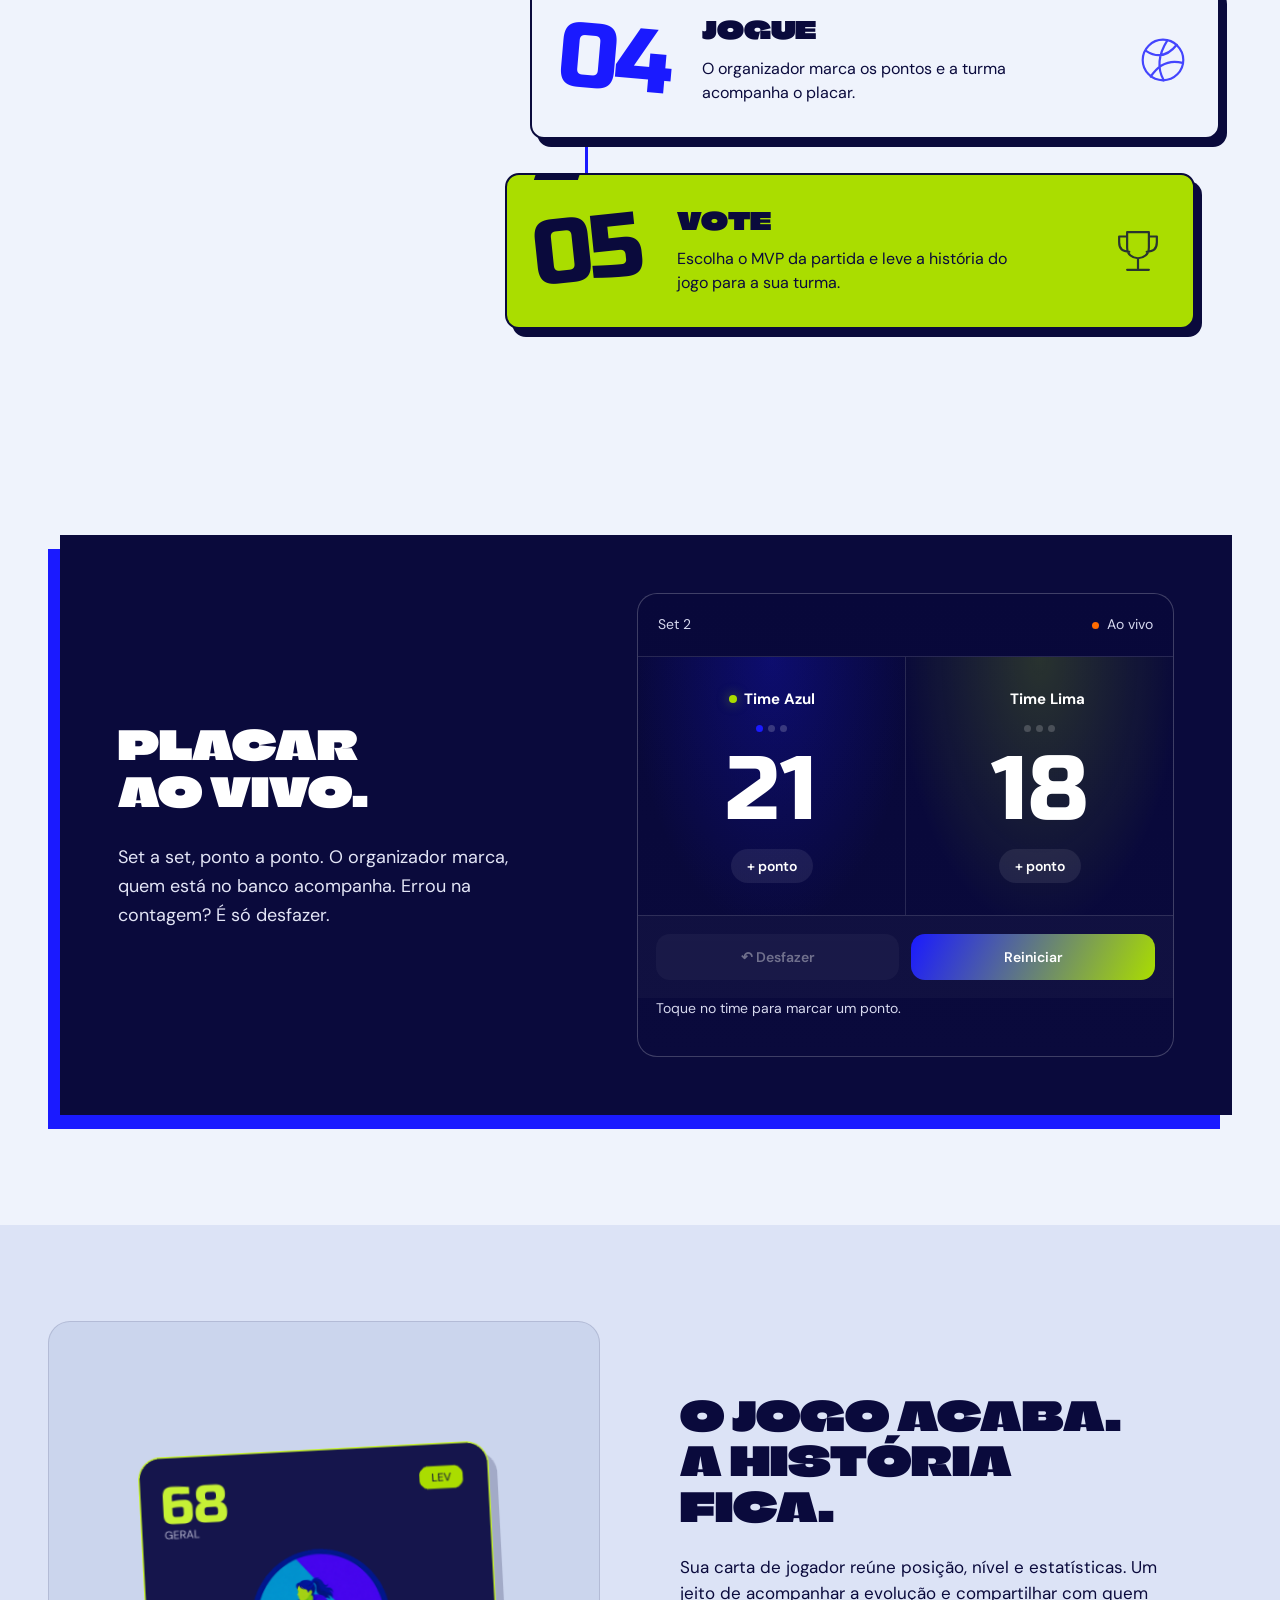
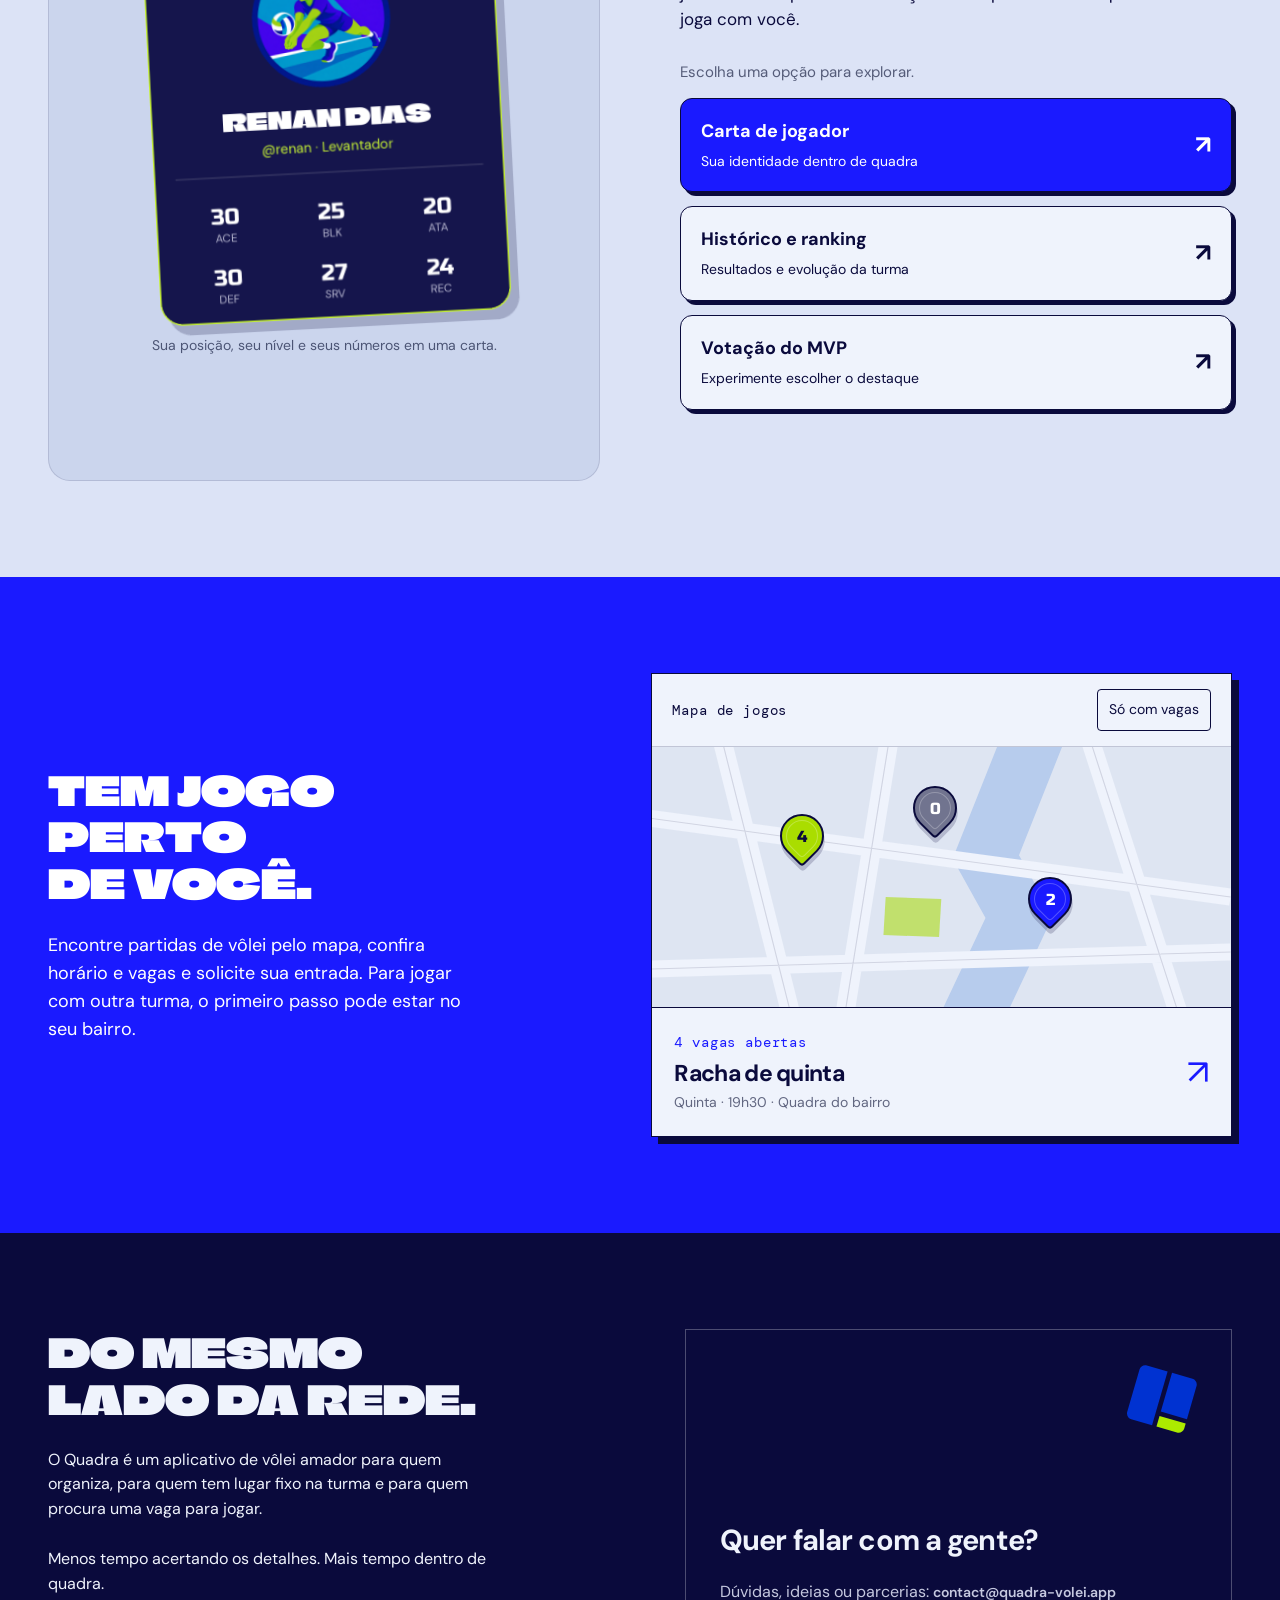
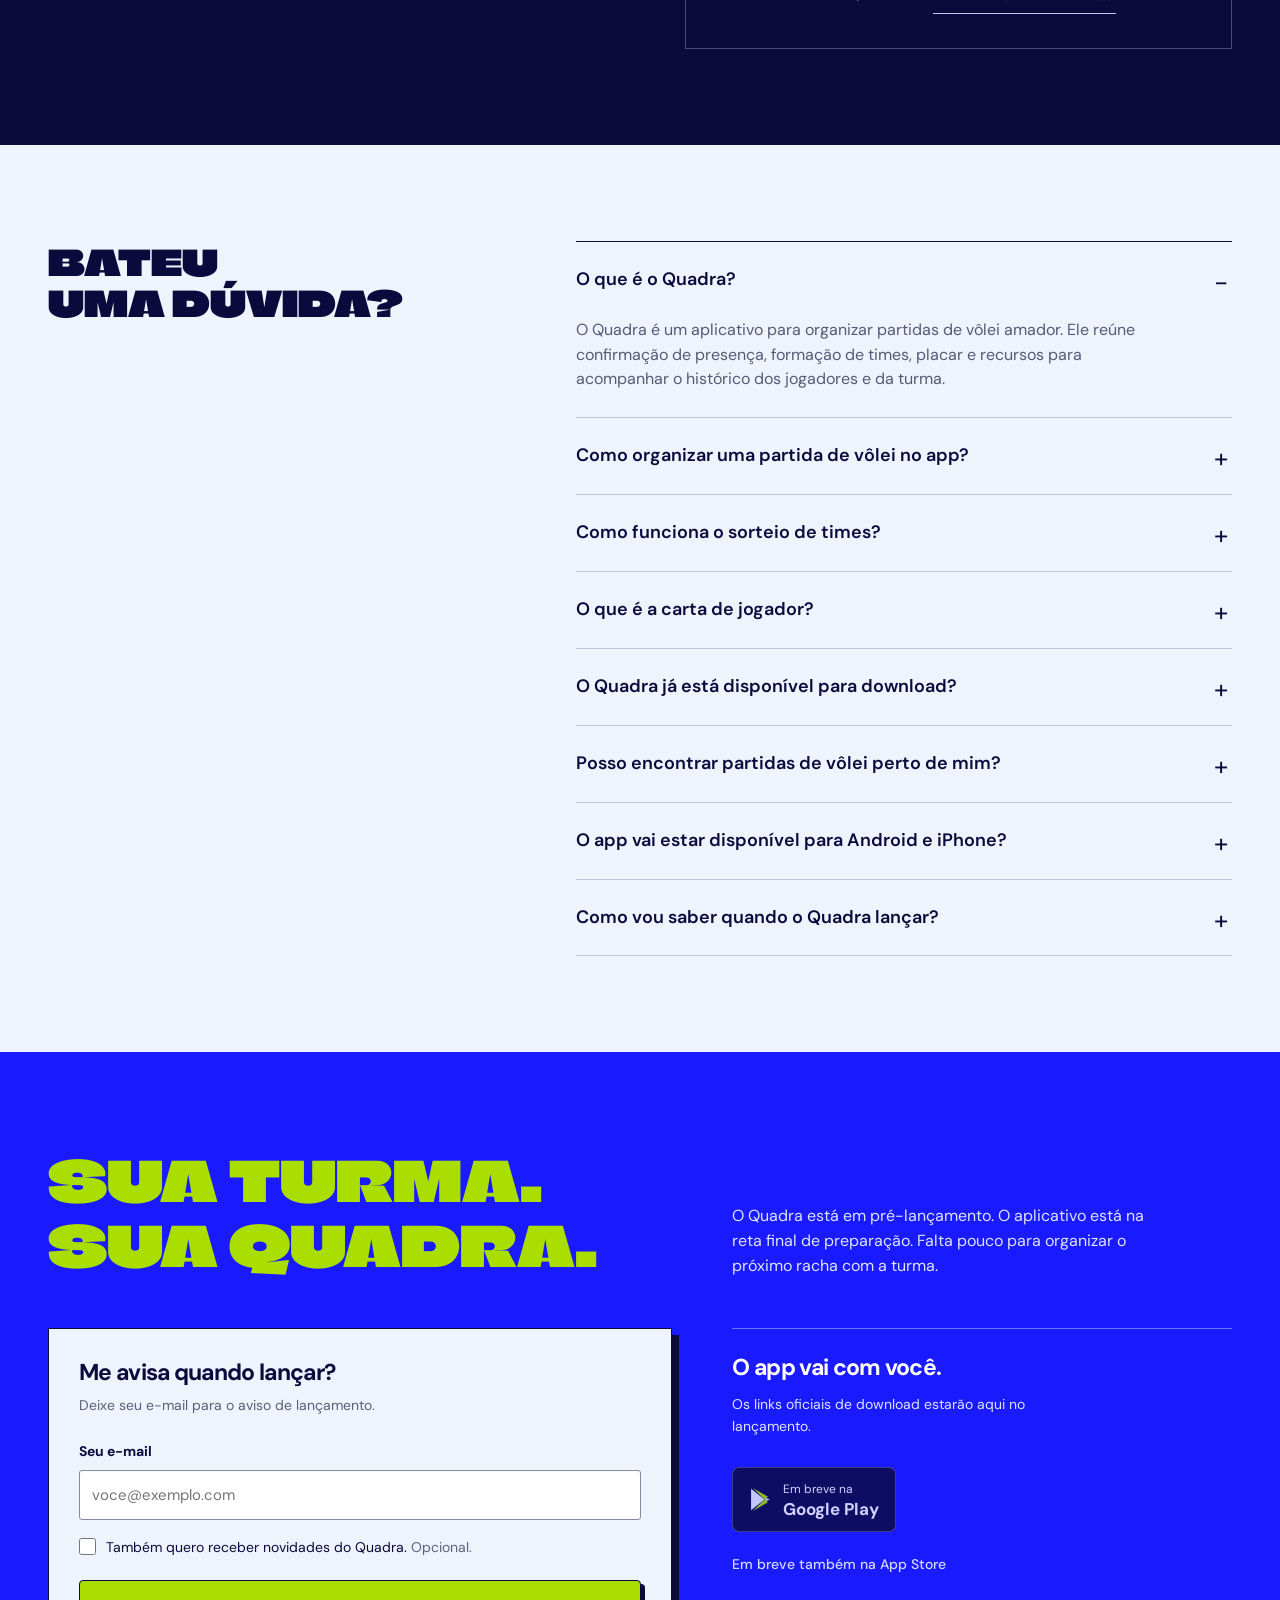
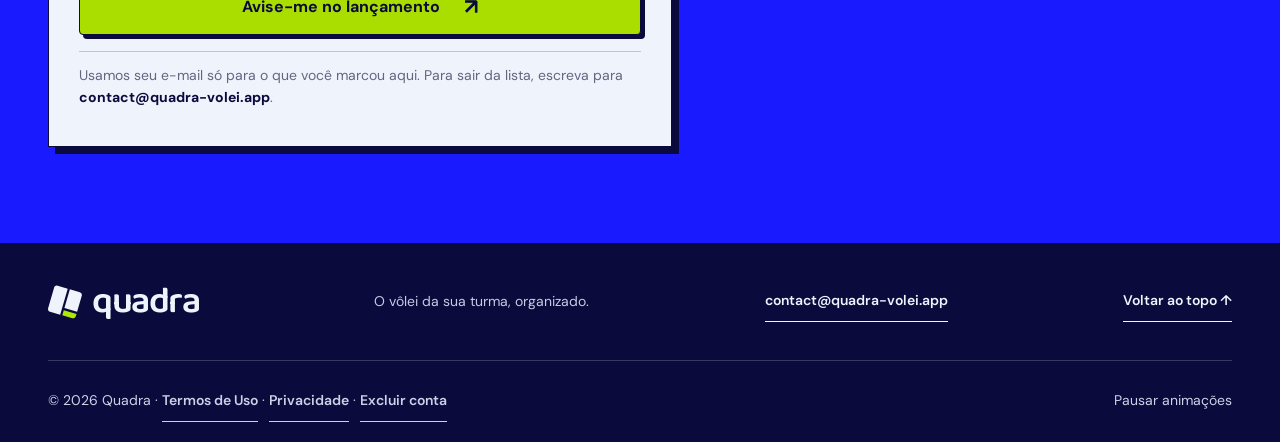
==== commit 098b6b81: "feat(landing): rascunhos de Termos de Uso, Política de Privacidade e exclusão de conta Três páginas " ====
--- a/public/index.html
+++ b/public/index.html
@@ -327,7 +327,7 @@
 </div></div></section>
 <section class="launch" id="lancamento" aria-labelledby="launch-title"><div class="wrap"><div class="launch-head reveal"><div><h2 id="launch-title">Sua turma.<br>Sua quadra.</h2></div><p>O Quadra está em pré-lançamento. O aplicativo está na reta final de preparação. Falta pouco para organizar o próximo racha com a turma.</p></div><div class="launch-content"><form class="signup reveal" id="signup-form" aria-labelledby="signup-title"><h3 id="signup-title">Me avisa quando lançar?</h3><p>Deixe seu e-mail para o aviso de lançamento.</p><label class="field-label" for="email">Seu e-mail</label><input class="email-field" type="email" id="email" name="email" placeholder="voce@exemplo.com" autocomplete="email" maxlength="254" required aria-describedby="form-note"><!-- Isca para robôs: pessoas não veem nem preenchem este campo --><input class="sr-only" type="text" name="site" tabindex="-1" autocomplete="off" aria-hidden="true"><label class="check-row"><input type="checkbox" name="newsletter" id="newsletter"><span>Também quero receber novidades do Quadra. <span class="muted">Opcional.</span></span></label><button class="btn arrow" id="signup-submit" type="submit">Avise-me no lançamento</button><div class="form-note" id="form-note">Usamos seu e-mail só para o que você marcou aqui. Para sair da lista, escreva para <a href="mailto:contact@quadra-volei.app">contact@quadra-volei.app</a>.</div><p class="signup-feedback" id="signup-feedback" role="status"></p></form>
 <div class="download-box reveal" id="download"><h3>O app vai com você.</h3><p>Os links oficiais de download estarão aqui no lançamento.</p><div class="download-row"><div class="store-stack"><button class="store-button" type="button" disabled aria-label="Google Play: download ainda indisponível"><svg viewBox="0 0 24 28" aria-hidden="true"><path d="M2 2L17 14L2 26Z" fill="#EFF3FC"></path><path d="M4 1L21 11L17 14Z" fill="#AADD00"></path><path d="M17 14L21 17L4 27Z" fill="#AADD00"></path><path d="M18 12L23 14L18 16Z" fill="#EFF3FC"></path></svg><span><small>Em breve na</small><strong>Google Play</strong></span></button><span class="store-status">Em breve também na App Store</span></div></div></div></div></div></section>
-</main><footer class="footer"><div class="wrap"><div class="footer-main"><a class="brand" href="#inicio" aria-label="Quadra, voltar ao início"><svg aria-hidden="true"><use href="#quadra-symbol-light"></use></svg><span class="wordmark">quadra</span></a><p>O vôlei da sua turma, organizado.</p><a class="text-link" href="mailto:contact@quadra-volei.app">contact@quadra-volei.app</a><a class="text-link" href="#inicio">Voltar ao topo ↑</a></div><div class="footer-bottom"><span>© 2026 Quadra</span><button class="motion-toggle" id="motion-toggle" type="button" aria-pressed="false">Pausar animações</button></div></div></footer>
+</main><footer class="footer"><div class="wrap"><div class="footer-main"><a class="brand" href="#inicio" aria-label="Quadra, voltar ao início"><svg aria-hidden="true"><use href="#quadra-symbol-light"></use></svg><span class="wordmark">quadra</span></a><p>O vôlei da sua turma, organizado.</p><a class="text-link" href="mailto:contact@quadra-volei.app">contact@quadra-volei.app</a><a class="text-link" href="#inicio">Voltar ao topo ↑</a></div><div class="footer-bottom"><span>© 2026 Quadra · <a class="text-link" href="/termos">Termos de Uso</a> · <a class="text-link" href="/privacidade">Privacidade</a> · <a class="text-link" href="/excluir-conta">Excluir conta</a></span><button class="motion-toggle" id="motion-toggle" type="button" aria-pressed="false">Pausar animações</button></div></div></footer>
 <script>function quadraScoreTransition(state, action) {
  if(action==='reset')return {blue:21,lime:18,serve:'blue',history:[]};
  if(action==='undo'){if(!state.history.length)return state;const last=state.history[state.history.length-1];return {...last,history:state.history.slice(0,-1)};}
